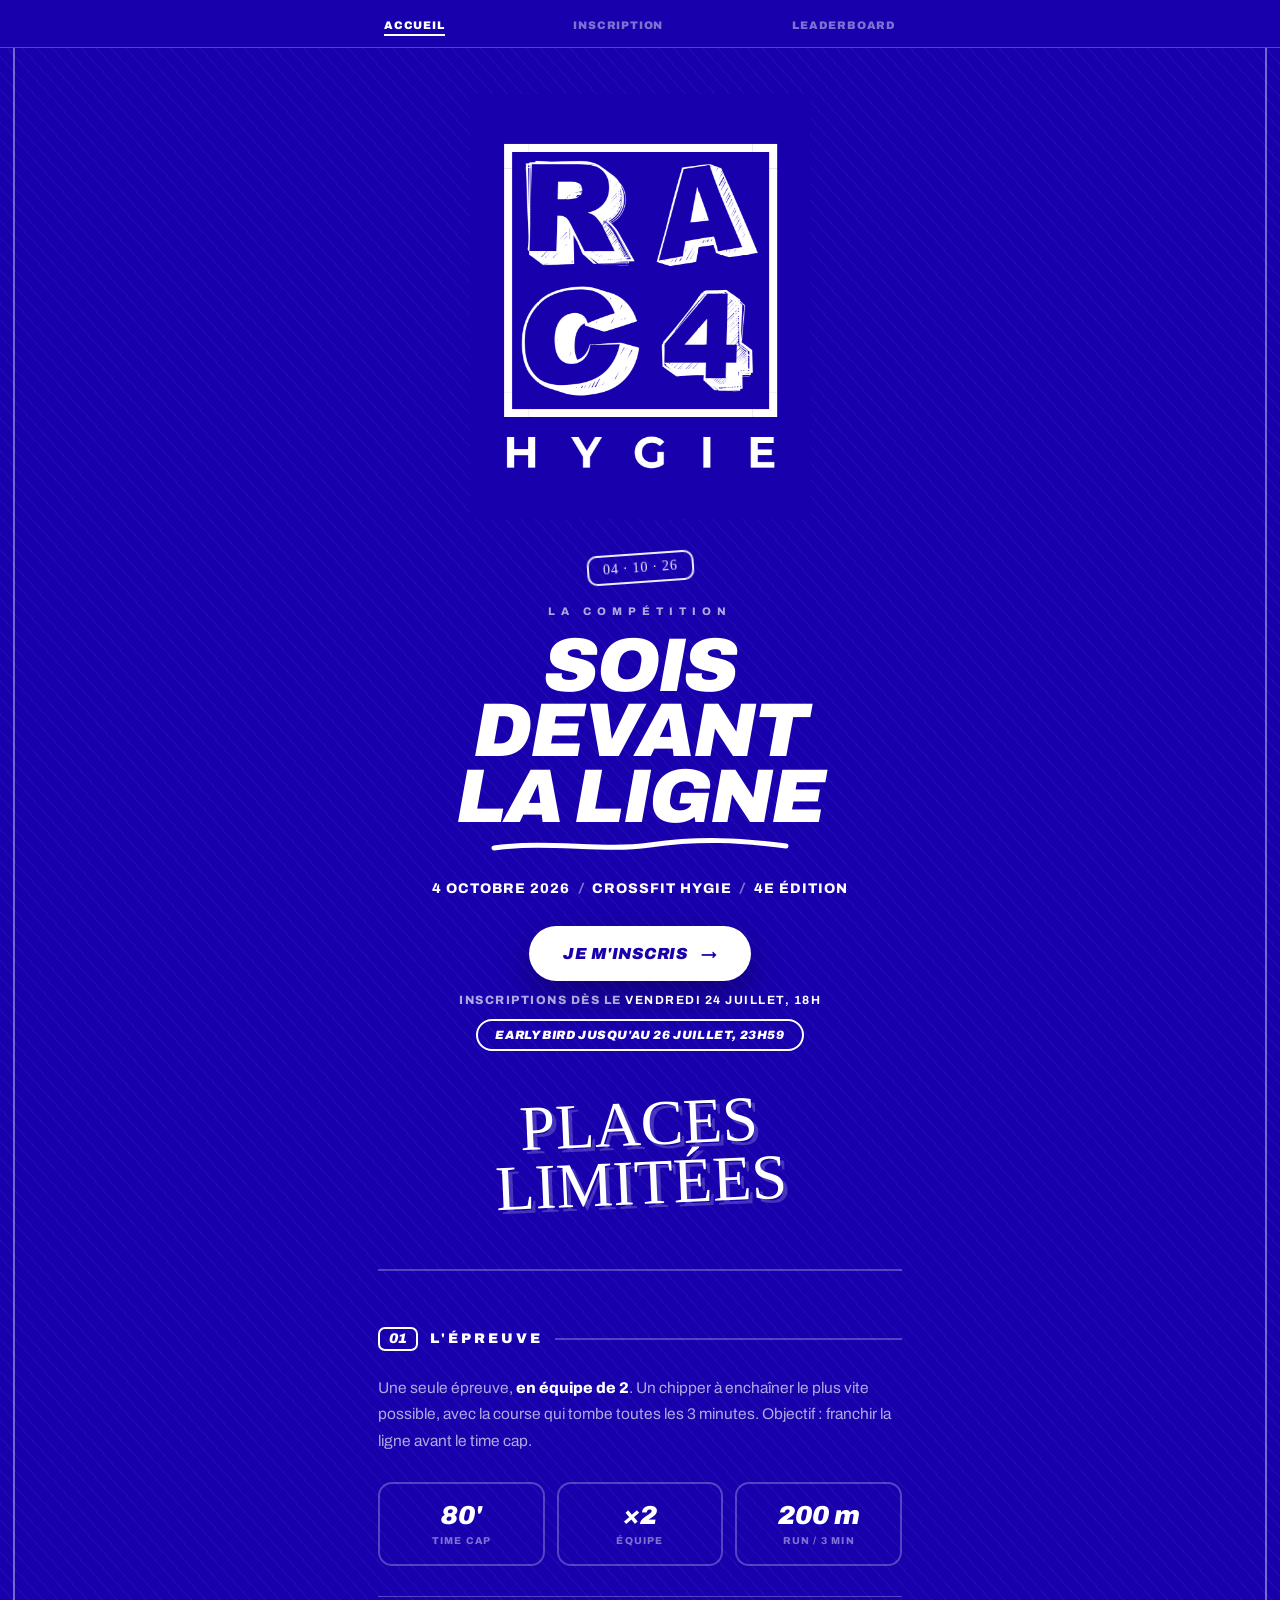
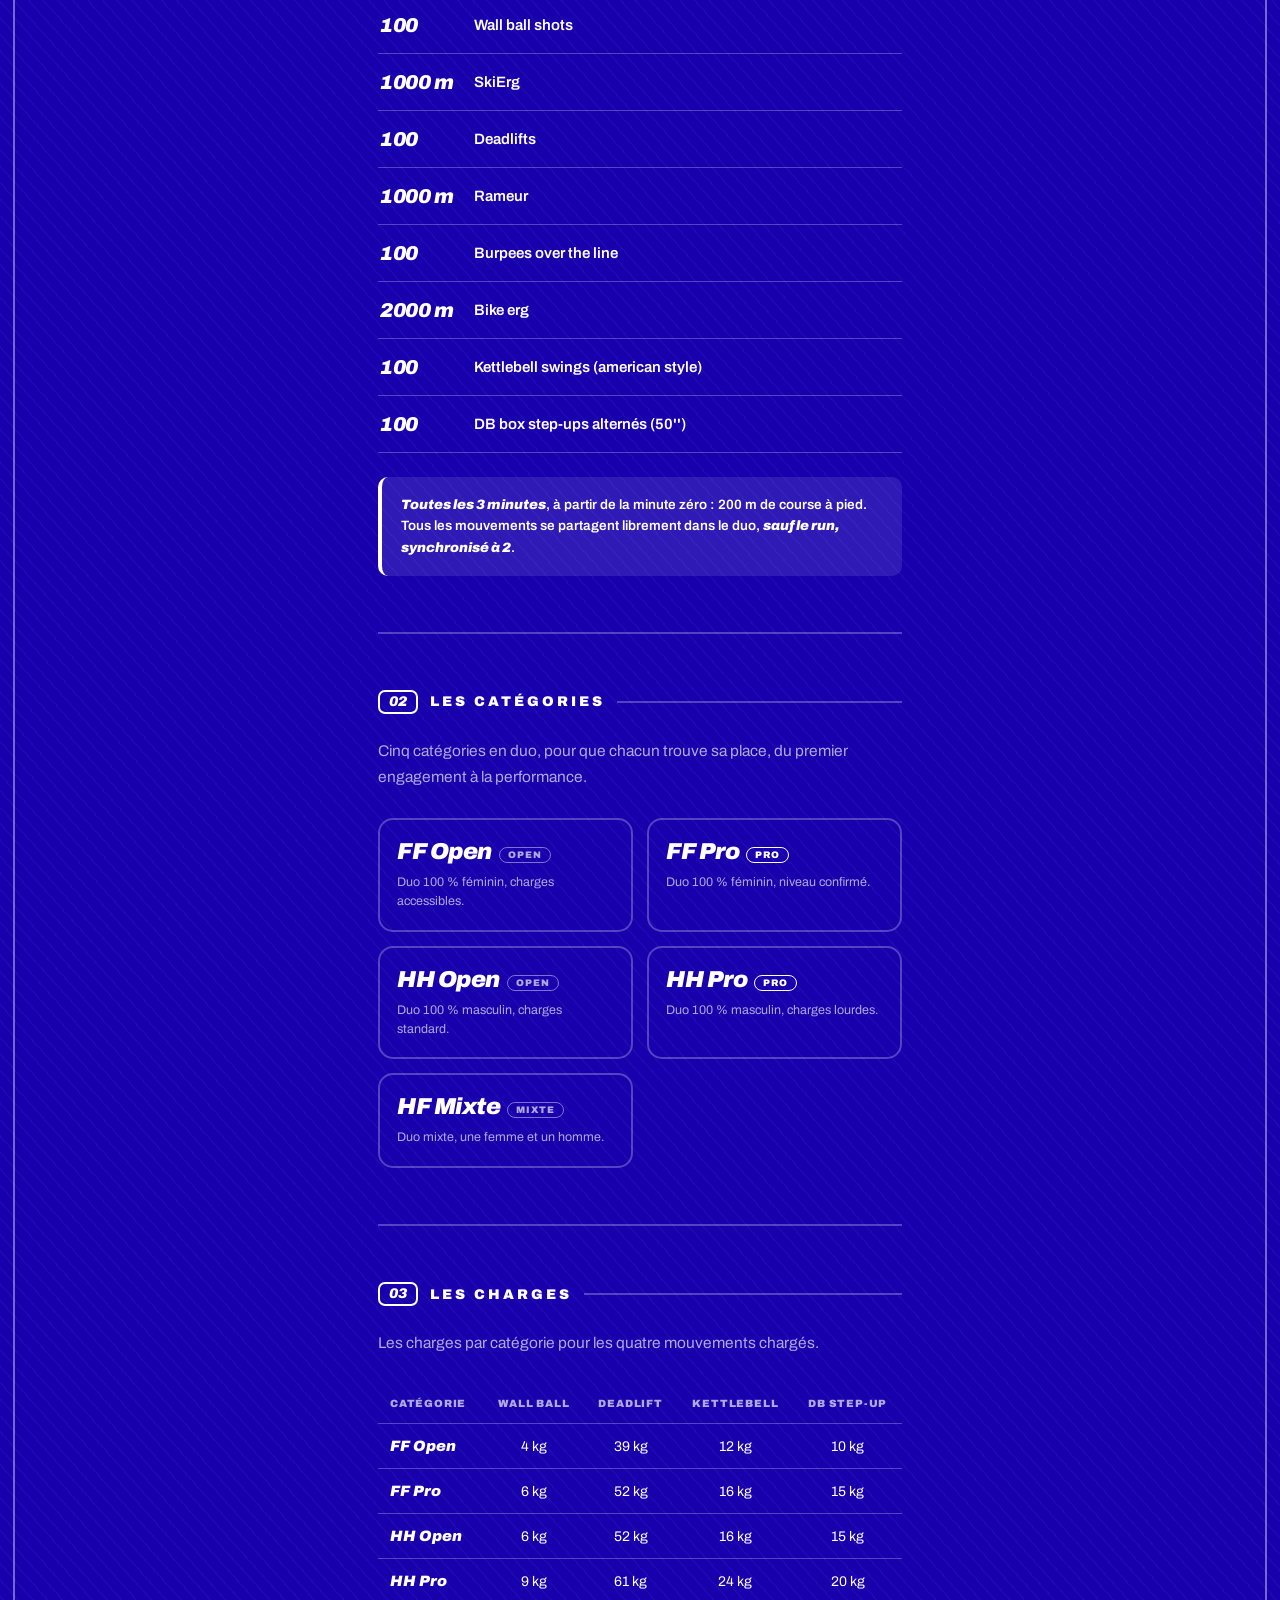
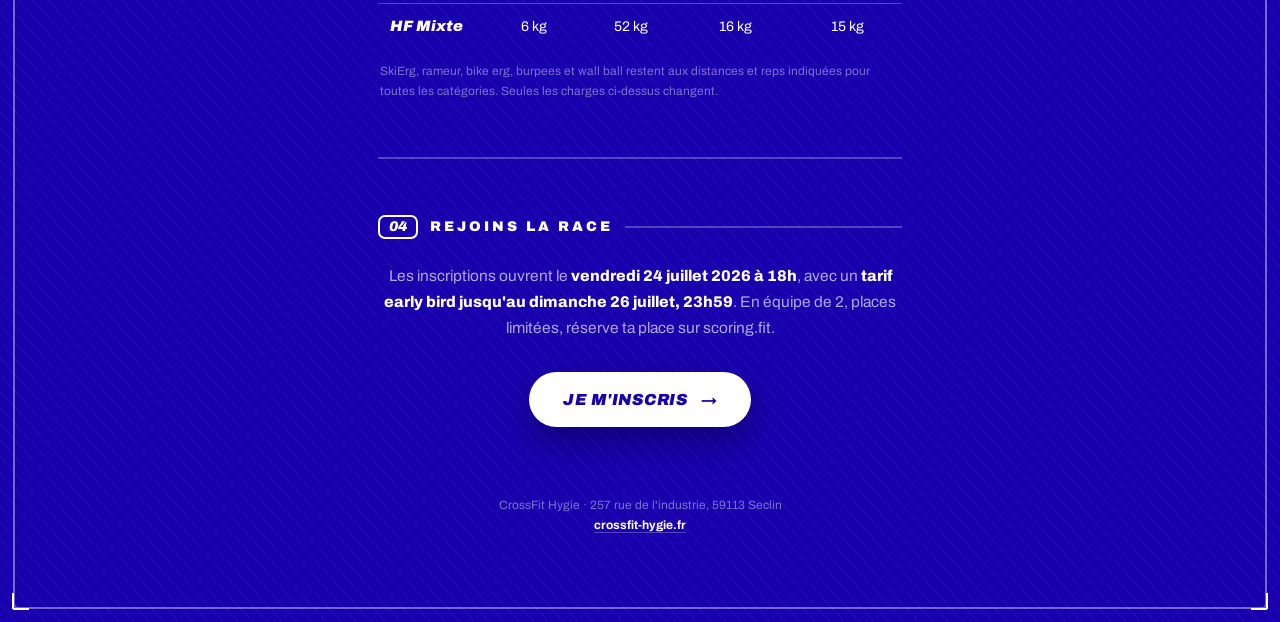
==== index.html @ cef8f57c "Site Hygie Race 4 (landing) pour hygierace.fr Co-Authored-By: Claude Opus 4.8 <noreply@anthropic.com" ====
<!DOCTYPE html>
<html lang="fr">
<head>
<meta charset="utf-8">
<meta name="viewport" content="width=device-width, initial-scale=1.0">
<title>Hygie Race 4 · 4 octobre 2026 · CrossFit Hygie</title>
<meta property="og:title" content="Hygie Race 4 · 4 octobre 2026">
<meta property="og:description" content="La Hygie Race revient pour sa 4e édition. En équipe de 2, 5 catégories. Accès anticipé à partir du 23 juillet : laisse tes coordonnées pour t'inscrire en avant-première.">
<meta property="og:image" content="https://crossfithygie-collab.github.io/Hygieborne/race4-logo.png">
<meta name="theme-color" content="#1800AD">
<link rel="preconnect" href="https://fonts.googleapis.com">
<link href="https://fonts.googleapis.com/css2?family=Archivo:ital,wght@0,400;0,600;0,700;0,800;0,900;1,800;1,900&family=Permanent+Marker&display=swap" rel="stylesheet">
<link rel="stylesheet" href="race4.css?v=4">
</head>
<body>
<div class="frame"><i class="tl"></i><i class="tr"></i><i class="bl"></i><i class="br"></i></div>

<nav class="nav">
  <ul>
    <li><a href="index.html" class="active">Accueil</a></li>
    <li><a href="#" class="js-insc">Inscription</a></li>
    <li><a href="race4-leaderboard.html">Leaderboard</a></li>
  </ul>
</nav>

<div class="wrap">
  <div class="logo-wrap anim" style="animation-delay:.05s"><img class="logo" src="race4-logo.png" alt="RAC4 · CrossFit Hygie"></div>

  <div class="hero">
    <span class="stamp">04 · 10 · 26</span>
    <p class="kicker anim" style="animation-delay:.16s">La compétition</p>
    <h1 class="anim" style="animation-delay:.26s">Sois devant<br>la ligne</h1>
    <svg class="scribble" viewBox="0 0 300 16" preserveAspectRatio="none" aria-hidden="true">
      <path d="M4 11 C 60 3, 110 15, 160 8 S 250 3, 296 9"/>
    </svg>
    <p class="meta anim" style="animation-delay:.46s">4 octobre 2026<span class="slash">/</span>CrossFit Hygie<span class="slash">/</span>4e édition</p>
    <div class="cta-wrap anim" style="animation-delay:.58s"><a class="cta js-insc" href="#">Je m'inscris <span class="arrow">→</span></a></div>
    <p class="presale anim" style="animation-delay:.68s">Inscriptions dès le <b>vendredi 24 juillet, 18h</b></p>
    <p class="anim" style="animation-delay:.74s;margin:12px 0 0"><span style="display:inline-block;border:2px solid #fff;border-radius:999px;padding:7px 17px;font-weight:900;font-style:italic;font-size:12px;letter-spacing:.6px;text-transform:uppercase;color:#fff">Early bird jusqu'au 26 juillet, 23h59</span></p>
    <p class="limit">Places limitées</p>
  </div>

  <hr class="sep">

  <!-- L'épreuve -->
  <section class="reveal" id="epreuve">
    <div class="sec"><span class="num">01</span><span class="lbl">L'épreuve</span></div>
    <p class="intro">Une seule épreuve, <strong>en équipe de 2</strong>. Un chipper à enchaîner le plus vite possible, avec la course qui tombe toutes les 3 minutes. Objectif : franchir la ligne avant le time cap.</p>
    <div class="stats">
      <div class="stat"><b>80'</b><span>Time cap</span></div>
      <div class="stat"><b>×2</b><span>Équipe</span></div>
      <div class="stat"><b>200 m</b><span>Run / 3 min</span></div>
    </div>
    <ul class="wod">
      <li><span class="rep">100</span><span class="mv">Wall ball shots</span></li>
      <li><span class="rep">1000 m</span><span class="mv">SkiErg</span></li>
      <li><span class="rep">100</span><span class="mv">Deadlifts</span></li>
      <li><span class="rep">1000 m</span><span class="mv">Rameur</span></li>
      <li><span class="rep">100</span><span class="mv">Burpees over the line</span></li>
      <li><span class="rep">2000 m</span><span class="mv">Bike erg</span></li>
      <li><span class="rep">100</span><span class="mv">Kettlebell swings (american style)</span></li>
      <li><span class="rep">100</span><span class="mv">DB box step-ups alternés (50'')</span></li>
    </ul>
    <div class="callout">
      <b>Toutes les 3 minutes</b>, à partir de la minute zéro : 200 m de course à pied.<br>
      Tous les mouvements se partagent librement dans le duo, <b>sauf le run, synchronisé à 2</b>.
    </div>
  </section>

  <hr class="sep">

  <!-- Catégories -->
  <section class="reveal" id="categories">
    <div class="sec"><span class="num">02</span><span class="lbl">Les catégories</span></div>
    <p class="intro">Cinq catégories en duo, pour que chacun trouve sa place, du premier engagement à la performance.</p>
    <div class="cats">
      <div class="cat"><span class="code">FF Open</span><span class="tag">Open</span><p class="desc">Duo 100&nbsp;% féminin, charges accessibles.</p></div>
      <div class="cat"><span class="code">FF Pro</span><span class="tag pro">Pro</span><p class="desc">Duo 100&nbsp;% féminin, niveau confirmé.</p></div>
      <div class="cat"><span class="code">HH Open</span><span class="tag">Open</span><p class="desc">Duo 100&nbsp;% masculin, charges standard.</p></div>
      <div class="cat"><span class="code">HH Pro</span><span class="tag pro">Pro</span><p class="desc">Duo 100&nbsp;% masculin, charges lourdes.</p></div>
      <div class="cat"><span class="code">HF Mixte</span><span class="tag">Mixte</span><p class="desc">Duo mixte, une femme et un homme.</p></div>
    </div>
  </section>

  <hr class="sep">

  <!-- Charges -->
  <section class="reveal" id="charges">
    <div class="sec"><span class="num">03</span><span class="lbl">Les charges</span></div>
    <p class="intro">Les charges par catégorie pour les quatre mouvements chargés.</p>
    <div class="tablewrap">
      <table>
        <thead>
          <tr><th>Catégorie</th><th>Wall ball</th><th>Deadlift</th><th>Kettlebell</th><th>DB step-up</th></tr>
        </thead>
        <tbody>
          <tr><td class="c">FF Open</td><td>4 kg</td><td>39 kg</td><td>12 kg</td><td>10 kg</td></tr>
          <tr><td class="c">FF Pro</td><td>6 kg</td><td>52 kg</td><td>16 kg</td><td>15 kg</td></tr>
          <tr><td class="c">HH Open</td><td>6 kg</td><td>52 kg</td><td>16 kg</td><td>15 kg</td></tr>
          <tr><td class="c">HH Pro</td><td>9 kg</td><td>61 kg</td><td>24 kg</td><td>20 kg</td></tr>
          <tr><td class="c">HF Mixte</td><td>6 kg</td><td>52 kg</td><td>16 kg</td><td>15 kg</td></tr>
        </tbody>
      </table>
    </div>
    <p class="tnote">SkiErg, rameur, bike erg, burpees et wall ball restent aux distances et reps indiquées pour toutes les catégories. Seules les charges ci-dessus changent.</p>
  </section>

  <hr class="sep">

  <!-- Appel à l'action final -->
  <section class="reveal" style="text-align:center">
    <div class="sec"><span class="num">04</span><span class="lbl">Rejoins la Race</span></div>
    <p class="intro">Les inscriptions ouvrent le <strong>vendredi 24 juillet 2026 à 18h</strong>, avec un <strong>tarif early bird jusqu'au dimanche 26 juillet, 23h59</strong>. En équipe de 2, places limitées, réserve ta place sur scoring.fit.</p>
    <div class="cta-wrap"><a class="cta js-insc" href="#">Je m'inscris <span class="arrow">→</span></a></div>
  </section>

  <div class="foot">CrossFit Hygie · 257 rue de l'industrie, 59113 Seclin<br><a href="https://crossfit-hygie.fr">crossfit-hygie.fr</a></div>
</div>

<script src="race4.js?v=2"></script>
<script>
  // Inscription & leaderboard = scoring.fit. Colle le lien de l'événement ici quand il est prêt.
  var SCORING_URL = "https://scoring.fit/3363";   // page d'inscription Hygie Race 4 (scoring.fit)
  (function(){
    function toast(m){
      var t=document.createElement('div');
      t.textContent=m;
      t.style.cssText='position:fixed;left:50%;bottom:26px;transform:translateX(-50%);background:#fff;color:#1800AD;font-family:Archivo,sans-serif;font-weight:800;font-size:14px;padding:14px 20px;border-radius:12px;box-shadow:0 12px 34px rgba(0,0,0,.35);z-index:99;max-width:88%;text-align:center;line-height:1.4';
      document.body.appendChild(t);
      setTimeout(function(){ t.style.transition='opacity .4s'; t.style.opacity='0'; setTimeout(function(){ t.remove(); },400); },3200);
    }
    var links=document.querySelectorAll('.js-insc');
    for(var i=0;i<links.length;i++){ (function(a){
      if(SCORING_URL.indexOf('http')===0){ a.href=SCORING_URL; a.target='_blank'; a.rel='noopener'; }
      else { a.href='#'; a.addEventListener('click',function(e){ e.preventDefault(); toast("Les inscriptions ouvrent très bientôt sur scoring.fit. Reviens vite !"); }); }
    })(links[i]); }
  })();
</script>
</body>
</html>
---- race4.css ----
/* Hygie Race 4 — feuille de style partagée (Accueil / Accès anticipé / Leaderboard) */
:root{
  --blue:#1800AD; --white:#fff;
  --soft:rgba(255,255,255,.66); --soft2:rgba(255,255,255,.44); --hair:rgba(255,255,255,.26);
  --fill:rgba(255,255,255,.07);
}
*{box-sizing:border-box;}
html,body{margin:0;background:var(--blue);}
body{font-family:'Archivo',Helvetica,Arial,sans-serif;color:var(--white);-webkit-font-smoothing:antialiased;
  position:relative;min-height:100vh;background-color:var(--blue);
  background-image:repeating-linear-gradient(48deg,rgba(255,255,255,.035) 0 1.5px,transparent 1.5px 11px);}

/* Cadre à repères — non flottant */
.frame{position:absolute;top:13px;left:13px;right:13px;bottom:13px;border:2px solid rgba(255,255,255,.4);border-radius:5px;pointer-events:none;z-index:8;}
.frame i{position:absolute;width:16px;height:16px;}
.frame i::before,.frame i::after{content:'';position:absolute;background:#fff;}
.frame i::before{width:16px;height:2px;top:-1px;} .frame i::after{height:16px;width:2px;left:-1px;}
.frame .tl{top:-2px;left:-2px;} .frame .tr{top:-2px;right:-2px;transform:scaleX(-1);}
.frame .bl{bottom:-2px;left:-2px;transform:scaleY(-1);} .frame .br{bottom:-2px;right:-2px;transform:scale(-1);}

/* Menu de navigation entre pages (collant) */
.nav{position:sticky;top:0;z-index:20;background:var(--blue);border-bottom:1.5px solid var(--hair);}
.nav ul{display:flex;justify-content:space-between;align-items:center;max-width:560px;margin:0 auto;padding:15px 24px;list-style:none;}
.nav a{font-weight:900;font-size:11px;letter-spacing:.8px;text-transform:uppercase;color:var(--soft2);text-decoration:none;transition:color .15s;white-space:nowrap;}
.nav a:hover,.nav a.active{color:#fff;}
.nav a.active{border-bottom:2px solid #fff;padding-bottom:3px;}

.wrap{max-width:580px;margin:0 auto;padding:40px 28px 80px;position:relative;z-index:2;}

/* Hero */
.logo-wrap{margin:6px auto 34px;text-align:center;}
.logo{display:block;width:340px;max-width:88%;margin:0 auto;}
.hero{text-align:center;}
.stamp{display:inline-block;font-family:'Permanent Marker',cursive;font-size:14px;letter-spacing:1px;color:#fff;
  border:2px solid #fff;border-radius:10px;padding:5px 14px;transform:rotate(-4deg);margin:0 0 22px;opacity:.92;}
.kicker{margin:0 0 16px;font-weight:800;font-size:11px;letter-spacing:6px;color:var(--soft);text-transform:uppercase;}
h1{margin:0;font-weight:900;font-style:italic;font-size:clamp(46px,14vw,76px);line-height:.86;text-transform:uppercase;letter-spacing:-2px;}
.scribble{display:block;width:min(300px,78%);height:16px;margin:8px auto 0;overflow:visible;}
.scribble path{fill:none;stroke:#fff;stroke-width:5;stroke-linecap:round;}
.meta{display:flex;justify-content:center;align-items:center;white-space:nowrap;flex-wrap:wrap;margin:28px 0 0;
  font-weight:800;font-size:clamp(11px,3.1vw,14px);letter-spacing:1px;text-transform:uppercase;}
.meta .slash{color:var(--soft2);margin:0 .6em;font-style:italic;font-weight:900;}
.cta{display:inline-block;background:#fff;color:var(--blue);border-radius:999px;padding:19px 34px;
  font-weight:900;font-style:italic;font-size:16px;text-transform:uppercase;letter-spacing:.5px;text-decoration:none;
  box-shadow:0 14px 34px rgba(0,0,0,.30);transition:transform .12s,box-shadow .12s;border:0;cursor:pointer;font-family:'Archivo';}
.cta:hover{transform:translateY(-2px);box-shadow:0 18px 40px rgba(0,0,0,.36);}
.cta .arrow{margin-left:9px;font-style:normal;font-weight:800;display:inline-block;}
.cta-wrap{margin:30px 0 12px;text-align:center;}
.presale{margin:0;font-size:12px;font-weight:800;letter-spacing:1.5px;text-transform:uppercase;color:var(--soft);text-align:center;}
.presale b{color:#fff;}
.limit{margin:44px 0 18px;text-align:center;font-family:'Permanent Marker',cursive;font-size:clamp(38px,12.5vw,64px);line-height:.92;
  text-transform:uppercase;color:#fff;transform:rotate(-2.5deg);text-shadow:4px 4px 0 rgba(255,255,255,.20);}

hr.sep{border:0;border-top:2px solid var(--hair);margin:56px 0;}

.sec{display:flex;align-items:center;gap:12px;margin:0 0 24px;}
.sec .num{font-style:italic;font-weight:900;font-size:14px;border:2px solid #fff;border-radius:7px;padding:3px 9px;line-height:1;}
.sec .lbl{font-weight:900;font-size:14px;letter-spacing:3px;text-transform:uppercase;}
.sec::after{content:'';flex:1;height:2px;background:var(--hair);}
.intro{margin:0 0 28px;font-size:15.5px;line-height:1.7;color:var(--soft);}
.intro strong{color:#fff;font-weight:800;}

.stats{display:flex;gap:12px;margin:0 0 30px;}
.stat{flex:1;border:2px solid var(--hair);border-radius:14px;padding:18px 8px;text-align:center;}
.stat b{display:block;font-weight:900;font-style:italic;font-size:clamp(20px,6vw,26px);line-height:1;}
.stat span{display:block;margin-top:7px;font-size:10px;font-weight:800;letter-spacing:1.2px;text-transform:uppercase;color:var(--soft2);}

.wod{list-style:none;padding:0;margin:0;}
.wod li{display:flex;align-items:center;gap:16px;padding:17px 2px;border-bottom:1.5px solid var(--hair);}
.wod li:first-child{border-top:1.5px solid var(--hair);}
.wod .rep{font-weight:900;font-style:italic;font-size:20px;min-width:78px;letter-spacing:-.5px;}
.wod .mv{font-weight:600;font-size:15px;line-height:1.35;}
.callout{border-left:4px solid #fff;background:rgba(255,255,255,.10);border-radius:10px;padding:17px 19px;margin:24px 0 0;
  font-size:13.5px;font-weight:600;line-height:1.6;}
.callout b{font-weight:900;font-style:italic;}

.cats{display:grid;grid-template-columns:1fr 1fr;gap:14px;}
@media(max-width:430px){.cats{grid-template-columns:1fr;}}
.cat{border:2px solid var(--hair);border-radius:15px;padding:19px 17px;transition:transform .15s,border-color .15s,background .15s;}
.cat:hover{transform:translateY(-3px);border-color:#fff;background:var(--fill);}
.cat .code{font-weight:900;font-style:italic;font-size:23px;letter-spacing:-.5px;}
.cat .tag{display:inline-block;margin-left:7px;font-size:9.5px;font-weight:900;letter-spacing:1px;text-transform:uppercase;
  border:1.5px solid var(--soft2);border-radius:999px;padding:2px 8px;vertical-align:middle;color:var(--soft);}
.cat .tag.pro{border-color:#fff;color:#fff;}
.cat .desc{margin:9px 0 0;font-size:12.5px;line-height:1.5;color:var(--soft);}

.tablewrap{overflow-x:auto;-webkit-overflow-scrolling:touch;margin:2px 0 0;border-radius:12px;}
table{border-collapse:collapse;width:100%;min-width:472px;}
th,td{padding:14px 12px;text-align:center;border-bottom:1.5px solid var(--hair);font-size:14px;white-space:nowrap;}
th{font-weight:900;text-transform:uppercase;letter-spacing:.8px;font-size:10.5px;color:var(--soft);}
th:first-child,td:first-child{text-align:left;}
td.c{font-weight:900;font-style:italic;font-size:15px;}
tbody tr:last-child td{border-bottom:0;}
.tnote{margin:14px 2px 0;font-size:12px;color:var(--soft2);line-height:1.6;}

input[type=text],input[type=email],input[type=tel]{width:100%;border:1.6px solid var(--hair);border-radius:12px;padding:16px;
  font:inherit;font-size:15px;font-weight:600;color:#fff;background:var(--fill);transition:border-color .15s,background .15s;}
input::placeholder{font-weight:500;color:rgba(255,255,255,.5);}
input:focus{outline:none;border-color:#fff;background:rgba(255,255,255,.15);}
input:-webkit-autofill{-webkit-text-fill-color:#fff;transition:background-color 9999s;}
.field{margin:0 0 12px;}
.grid2{display:grid;grid-template-columns:1fr 1fr;gap:12px;}
@media(max-width:430px){.grid2{grid-template-columns:1fr;}}

.btn{display:block;text-align:center;width:100%;border:0;background:#fff;color:var(--blue);border-radius:999px;padding:20px 24px;
  margin-top:18px;font-family:'Archivo';font-weight:900;font-style:italic;font-size:16px;line-height:1.15;text-transform:uppercase;
  letter-spacing:.5px;cursor:pointer;box-shadow:0 14px 34px rgba(0,0,0,.30);transition:transform .12s,box-shadow .12s;}
.btn:hover{transform:translateY(-2px);box-shadow:0 18px 40px rgba(0,0,0,.36);}
.btn:disabled{opacity:.55;box-shadow:none;cursor:default;transform:none;}
.btn .arrow{margin-left:8px;font-style:normal;font-weight:800;display:inline-block;}
.note{margin:18px 4px 0;font-size:12px;color:var(--soft2);line-height:1.7;text-align:center;}

.banner{display:none;border-left:4px solid #fff;background:rgba(255,255,255,.12);color:#fff;border-radius:10px;
  padding:15px 17px;font-size:13.5px;font-weight:700;line-height:1.5;margin:8px 0 4px;}
.banner.show{display:block;}

.hide{display:none;}
.thanks{text-align:center;padding:14px 0;}
.thanks h1{font-size:clamp(44px,13vw,64px);margin:0 0 16px;}
.thanks .sub{margin:0 auto 28px;max-width:430px;font-size:15.5px;line-height:1.6;color:var(--soft);}
.recap{border:2px solid var(--hair);border-radius:14px;padding:22px;margin:0 0 8px;font-size:14.5px;line-height:1.9;text-align:center;}
.recap .big{display:block;font-weight:900;font-style:italic;font-size:19px;text-transform:uppercase;letter-spacing:.3px;margin-bottom:6px;}

/* Bloc « bientôt » (leaderboard) */
.soon{text-align:center;padding:30px 0 10px;}
.soon .badge{display:inline-block;font-family:'Permanent Marker',cursive;font-size:15px;letter-spacing:1px;color:#fff;
  border:2px solid #fff;border-radius:12px;padding:7px 18px;transform:rotate(-3deg);margin:0 0 26px;}
.soon h1{font-size:clamp(40px,12vw,60px);margin:0 0 18px;}
.soon p{margin:0 auto;max-width:420px;font-size:15.5px;line-height:1.7;color:var(--soft);}

.foot{text-align:center;padding:56px 22px 6px;font-size:12px;line-height:1.7;color:var(--soft2);}
.foot a{color:#fff;text-decoration:none;font-weight:700;border-bottom:1.5px solid var(--hair);}

/* Sélecteur de division + champs inscription */
.divisions{display:grid;grid-template-columns:1fr 1fr;gap:11px;margin:0 0 6px;}
.divopt{position:relative;display:block;border:2px solid var(--hair);border-radius:14px;padding:16px 15px;cursor:pointer;transition:border-color .15s,background .15s,transform .12s;}
.divopt input{position:absolute;opacity:0;width:0;height:0;}
.divopt .dn{display:block;font-weight:900;font-style:italic;font-size:18px;letter-spacing:-.3px;}
.divopt .dp{display:block;margin-top:5px;font-size:12px;font-weight:700;color:var(--soft);letter-spacing:.3px;}
.divopt:hover{border-color:var(--soft);}
.divopt.on{border-color:#fff;background:var(--fill);}
.divopt:has(input:checked){border-color:#fff;background:var(--fill);}
select{width:100%;border:1.6px solid var(--hair);border-radius:12px;padding:16px;font:inherit;font-size:15px;font-weight:600;color:#fff;
  background-color:var(--fill);appearance:none;-webkit-appearance:none;
  background-image:url("data:image/svg+xml;utf8,<svg xmlns='http://www.w3.org/2000/svg' width='12' height='8' viewBox='0 0 12 8'><path d='M1 1l5 5 5-5' stroke='white' stroke-width='2' fill='none' stroke-linecap='round'/></svg>");
  background-repeat:no-repeat;background-position:right 16px center;}
select:focus{outline:none;border-color:#fff;}
select:invalid{color:rgba(255,255,255,.5);}
select option{color:#111;background:#fff;}
input[type=date]{width:100%;border:1.6px solid var(--hair);border-radius:12px;padding:16px;font:inherit;font-size:15px;font-weight:600;
  color:#fff;background:var(--fill);color-scheme:dark;transition:border-color .15s,background .15s;}
input[type=date]:focus{outline:none;border-color:#fff;background:rgba(255,255,255,.15);}
.athlete{border:2px solid var(--hair);border-radius:16px;padding:18px 16px;margin:0 0 14px;}
.athlete .ah{font-weight:900;font-style:italic;font-size:15px;text-transform:uppercase;letter-spacing:1px;margin:0 0 14px;color:#fff;}
.rules{border:2px solid var(--hair);border-radius:14px;padding:18px;margin:6px 0 4px;}
.rules.err{border-color:#fff;background:rgba(255,255,255,.10);}
.rules label{display:flex;gap:14px;cursor:pointer;align-items:flex-start;}
.rules input{width:22px;height:22px;flex:none;margin:1px 0 0;accent-color:#fff;cursor:pointer;}
.rules .txt{font-size:13px;line-height:1.55;color:var(--soft);}
.rules .txt a{color:#fff;font-weight:700;}
.price-tag{text-align:center;margin:4px 0 0;font-weight:900;font-style:italic;font-size:15px;letter-spacing:.5px;}

/* ══ Animations (coupées si prefers-reduced-motion) ══ */
@media (prefers-reduced-motion: no-preference){
  body{animation:drift 26s linear infinite;}
  @keyframes drift{from{background-position:0 0;}to{background-position:190px 0;}}
  .anim{opacity:0;transform:translateY(20px);animation:rise .8s cubic-bezier(.18,.7,.2,1) forwards;}
  @keyframes rise{to{opacity:1;transform:none;}}
  .logo{animation:float 5.5s ease-in-out .9s infinite;}
  @keyframes float{0%,100%{transform:translateY(0);}50%{transform:translateY(-7px);}}
  .stamp{animation:wob 3.4s ease-in-out infinite;}
  @keyframes wob{0%,100%{transform:rotate(-4deg);}50%{transform:rotate(-1.5deg);}}
  .limit{animation:limitpulse 2.6s ease-in-out infinite;}
  @keyframes limitpulse{0%,100%{transform:rotate(-2.5deg) scale(1);}50%{transform:rotate(-2.5deg) scale(1.05);}}
  .scribble path{stroke-dasharray:330;stroke-dashoffset:330;animation:draw 1s ease .95s forwards;}
  @keyframes draw{to{stroke-dashoffset:0;}}
  .cta .arrow,.btn .arrow{animation:nudge 1.5s ease-in-out infinite;}
  @keyframes nudge{0%,100%{transform:translateX(0);}50%{transform:translateX(5px);}}
  body.js-anim .reveal{opacity:0;transform:translateY(28px);transition:opacity .6s ease,transform .65s cubic-bezier(.18,.7,.2,1);}
  body.js-anim .reveal.in{opacity:1;transform:none;}
  body.js-anim .reveal .wod li{opacity:0;transform:translateX(-12px);transition:opacity .5s ease,transform .5s ease;}
  body.js-anim .reveal.in .wod li{opacity:1;transform:none;}
  body.js-anim .reveal.in .wod li:nth-child(1){transition-delay:.05s;}
  body.js-anim .reveal.in .wod li:nth-child(2){transition-delay:.11s;}
  body.js-anim .reveal.in .wod li:nth-child(3){transition-delay:.17s;}
  body.js-anim .reveal.in .wod li:nth-child(4){transition-delay:.23s;}
  body.js-anim .reveal.in .wod li:nth-child(5){transition-delay:.29s;}
  body.js-anim .reveal.in .wod li:nth-child(6){transition-delay:.35s;}
  body.js-anim .reveal.in .wod li:nth-child(7){transition-delay:.41s;}
  body.js-anim .reveal.in .wod li:nth-child(8){transition-delay:.47s;}
  body.js-anim .reveal .cat{opacity:0;transform:translateY(16px);transition:opacity .5s ease,transform .5s ease;}
  body.js-anim .reveal.in .cat{opacity:1;transform:none;}
  body.js-anim .reveal.in .cat:nth-child(2){transition-delay:.07s;}
  body.js-anim .reveal.in .cat:nth-child(3){transition-delay:.14s;}
  body.js-anim .reveal.in .cat:nth-child(4){transition-delay:.21s;}
  body.js-anim .reveal.in .cat:nth-child(5){transition-delay:.28s;}
}
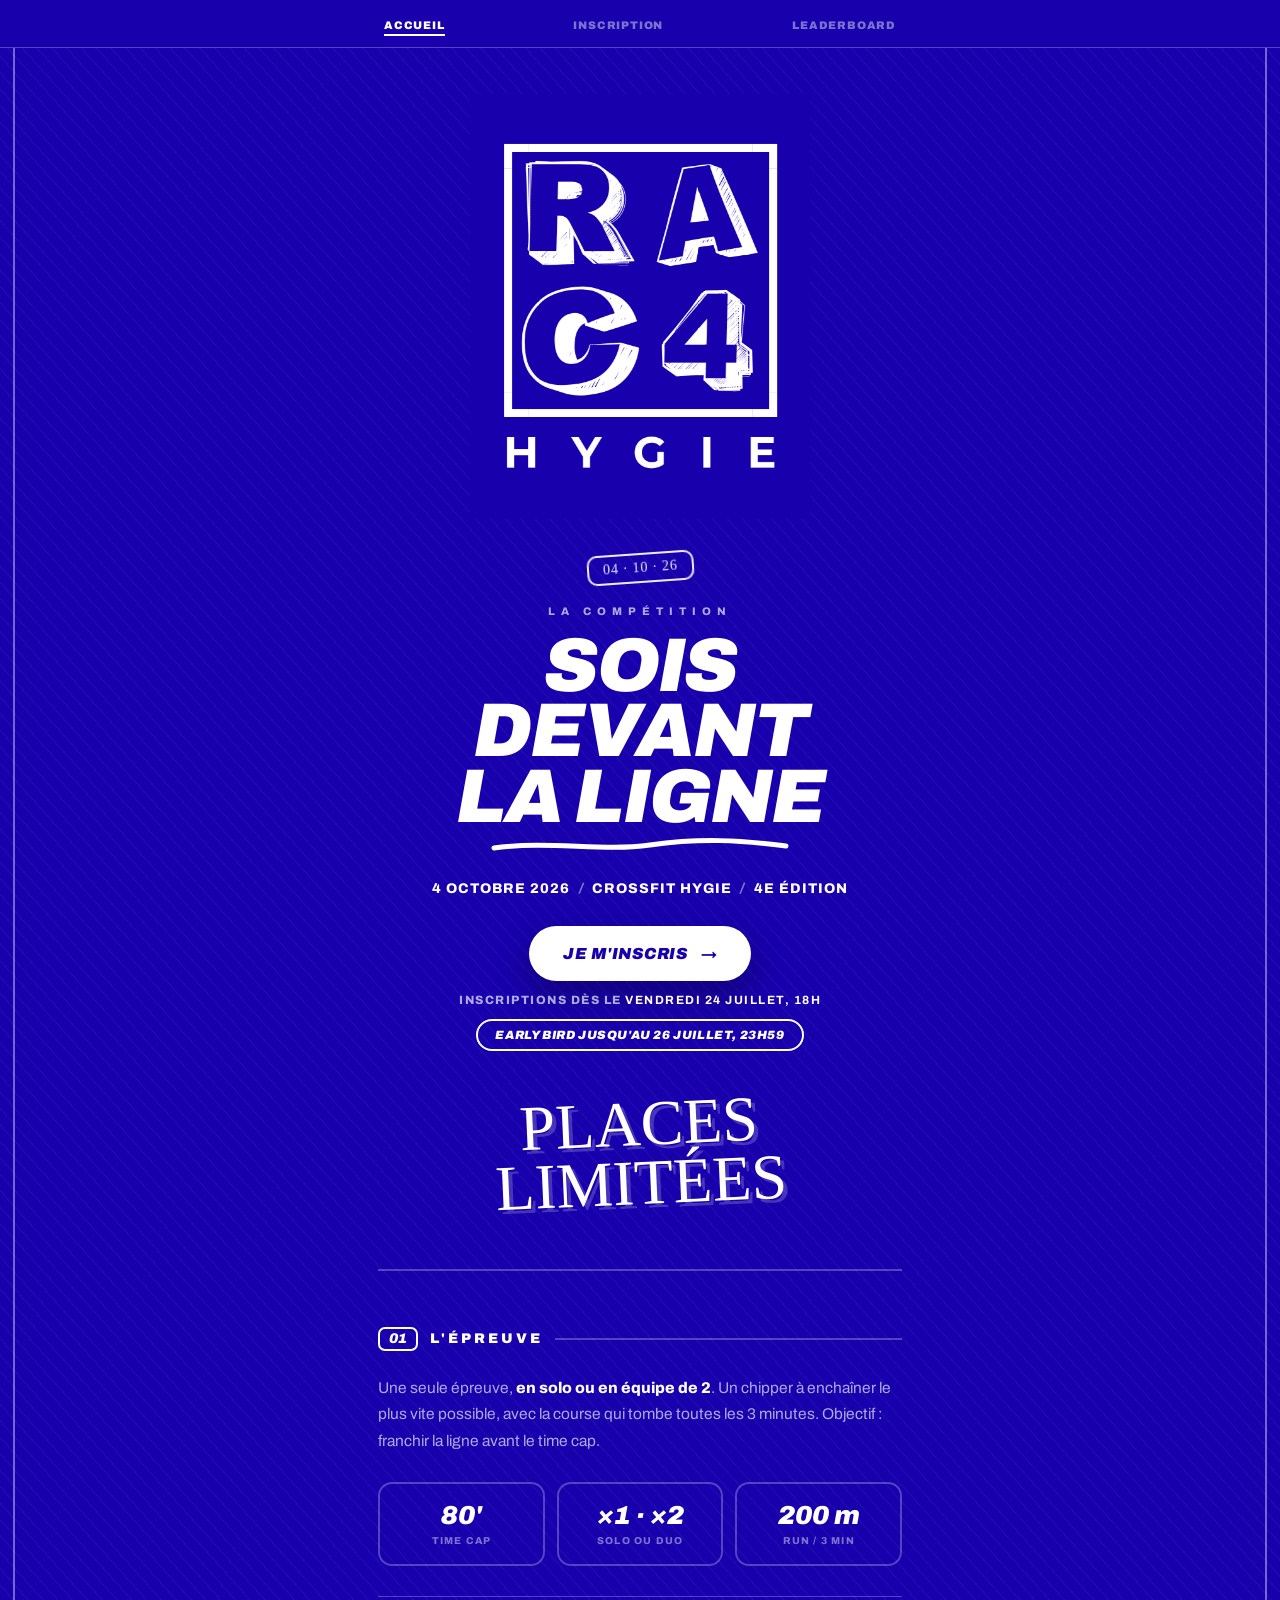
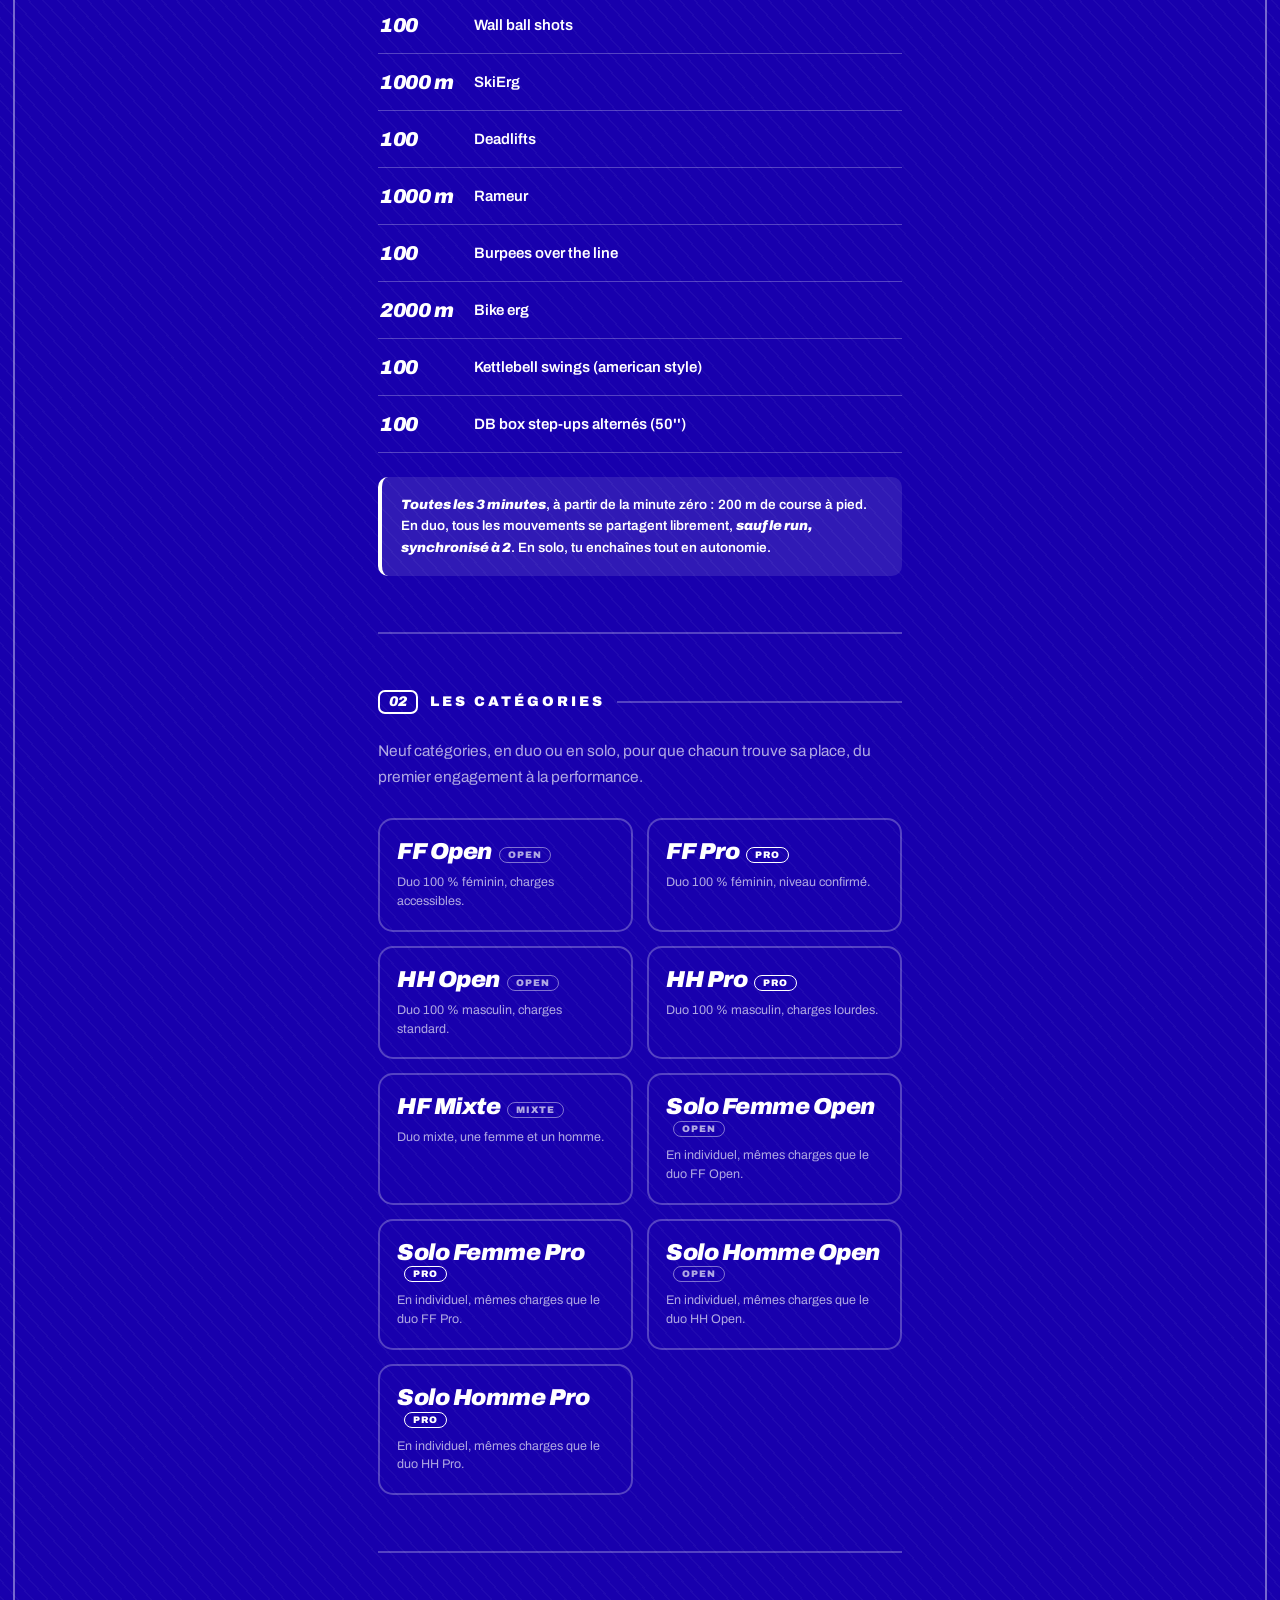
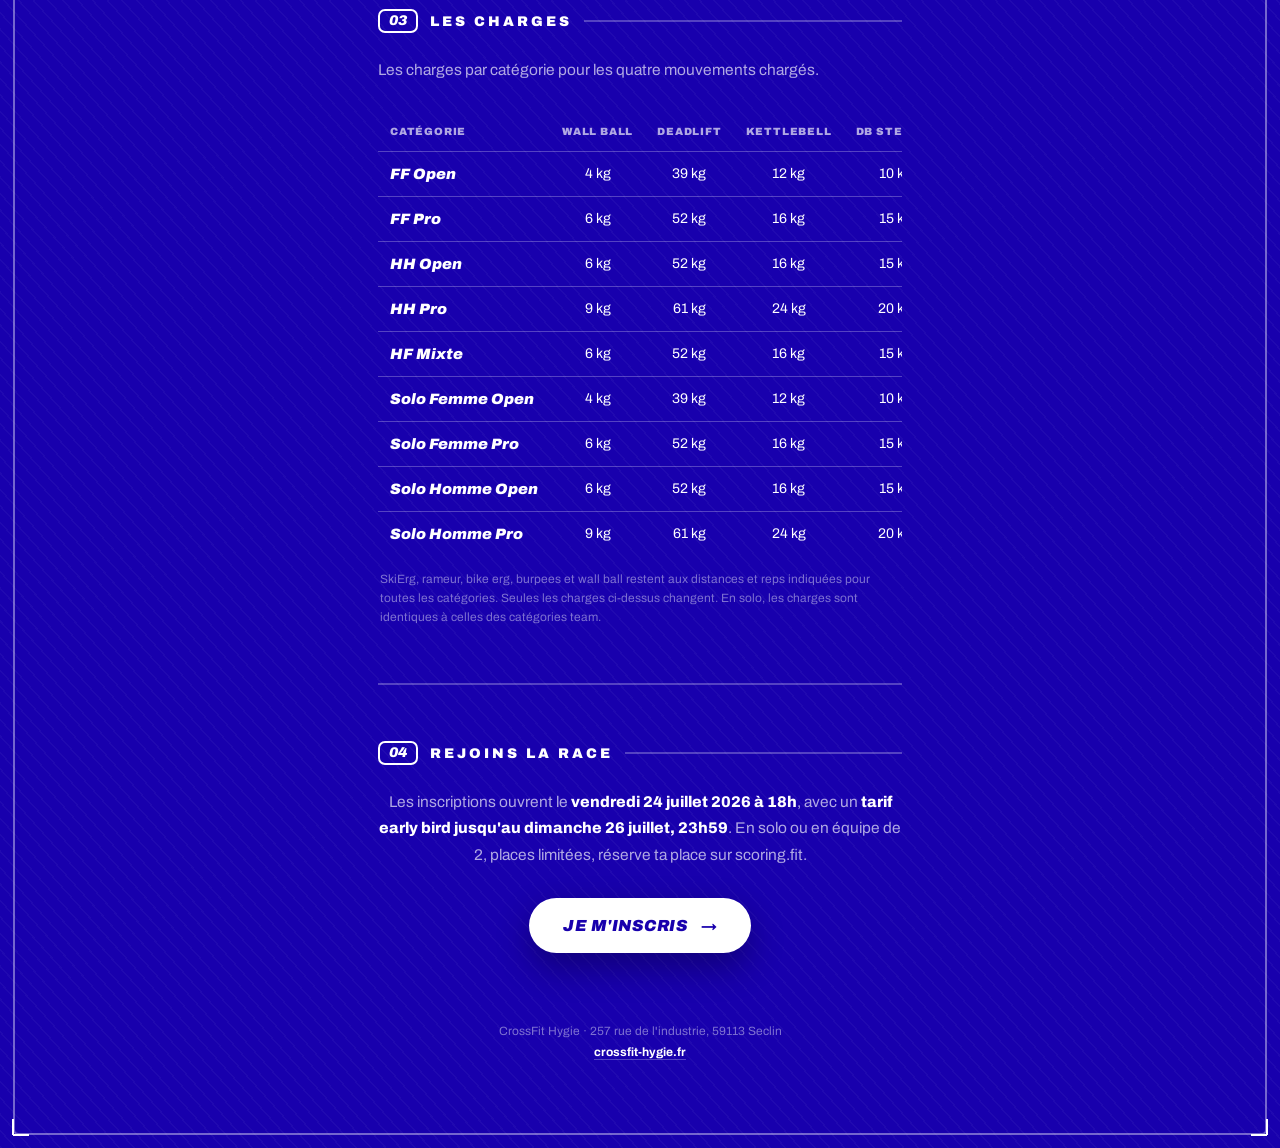
==== commit 01f163eb: "Ajoute les 4 catégories solo (Femme/Homme × Open/Pro), charges identiques aux duos Co-Authored-By: C" ====
--- a/index.html
+++ b/index.html
@@ -5,7 +5,7 @@
 <meta name="viewport" content="width=device-width, initial-scale=1.0">
 <title>Hygie Race 4 · 4 octobre 2026 · CrossFit Hygie</title>
 <meta property="og:title" content="Hygie Race 4 · 4 octobre 2026">
-<meta property="og:description" content="La Hygie Race revient pour sa 4e édition. En équipe de 2, 5 catégories. Accès anticipé à partir du 23 juillet : laisse tes coordonnées pour t'inscrire en avant-première.">
+<meta property="og:description" content="La Hygie Race revient pour sa 4e édition. En solo ou en équipe de 2, 9 catégories. Accès anticipé à partir du 23 juillet : laisse tes coordonnées pour t'inscrire en avant-première.">
 <meta property="og:image" content="https://crossfithygie-collab.github.io/Hygieborne/race4-logo.png">
 <meta name="theme-color" content="#1800AD">
 <link rel="preconnect" href="https://fonts.googleapis.com">
@@ -45,10 +45,10 @@
   <!-- L'épreuve -->
   <section class="reveal" id="epreuve">
     <div class="sec"><span class="num">01</span><span class="lbl">L'épreuve</span></div>
-    <p class="intro">Une seule épreuve, <strong>en équipe de 2</strong>. Un chipper à enchaîner le plus vite possible, avec la course qui tombe toutes les 3 minutes. Objectif : franchir la ligne avant le time cap.</p>
+    <p class="intro">Une seule épreuve, <strong>en solo ou en équipe de 2</strong>. Un chipper à enchaîner le plus vite possible, avec la course qui tombe toutes les 3 minutes. Objectif : franchir la ligne avant le time cap.</p>
     <div class="stats">
       <div class="stat"><b>80'</b><span>Time cap</span></div>
-      <div class="stat"><b>×2</b><span>Équipe</span></div>
+      <div class="stat"><b>×1 · ×2</b><span>Solo ou duo</span></div>
       <div class="stat"><b>200 m</b><span>Run / 3 min</span></div>
     </div>
     <ul class="wod">
@@ -63,7 +63,7 @@
     </ul>
     <div class="callout">
       <b>Toutes les 3 minutes</b>, à partir de la minute zéro : 200 m de course à pied.<br>
-      Tous les mouvements se partagent librement dans le duo, <b>sauf le run, synchronisé à 2</b>.
+      En duo, tous les mouvements se partagent librement, <b>sauf le run, synchronisé à 2</b>. En solo, tu enchaînes tout en autonomie.
     </div>
   </section>
 
@@ -72,13 +72,17 @@
   <!-- Catégories -->
   <section class="reveal" id="categories">
     <div class="sec"><span class="num">02</span><span class="lbl">Les catégories</span></div>
-    <p class="intro">Cinq catégories en duo, pour que chacun trouve sa place, du premier engagement à la performance.</p>
+    <p class="intro">Neuf catégories, en duo ou en solo, pour que chacun trouve sa place, du premier engagement à la performance.</p>
     <div class="cats">
       <div class="cat"><span class="code">FF Open</span><span class="tag">Open</span><p class="desc">Duo 100&nbsp;% féminin, charges accessibles.</p></div>
       <div class="cat"><span class="code">FF Pro</span><span class="tag pro">Pro</span><p class="desc">Duo 100&nbsp;% féminin, niveau confirmé.</p></div>
       <div class="cat"><span class="code">HH Open</span><span class="tag">Open</span><p class="desc">Duo 100&nbsp;% masculin, charges standard.</p></div>
       <div class="cat"><span class="code">HH Pro</span><span class="tag pro">Pro</span><p class="desc">Duo 100&nbsp;% masculin, charges lourdes.</p></div>
       <div class="cat"><span class="code">HF Mixte</span><span class="tag">Mixte</span><p class="desc">Duo mixte, une femme et un homme.</p></div>
+      <div class="cat"><span class="code">Solo Femme Open</span><span class="tag">Open</span><p class="desc">En individuel, mêmes charges que le duo FF Open.</p></div>
+      <div class="cat"><span class="code">Solo Femme Pro</span><span class="tag pro">Pro</span><p class="desc">En individuel, mêmes charges que le duo FF Pro.</p></div>
+      <div class="cat"><span class="code">Solo Homme Open</span><span class="tag">Open</span><p class="desc">En individuel, mêmes charges que le duo HH Open.</p></div>
+      <div class="cat"><span class="code">Solo Homme Pro</span><span class="tag pro">Pro</span><p class="desc">En individuel, mêmes charges que le duo HH Pro.</p></div>
     </div>
   </section>
 
@@ -99,10 +103,14 @@
           <tr><td class="c">HH Open</td><td>6 kg</td><td>52 kg</td><td>16 kg</td><td>15 kg</td></tr>
           <tr><td class="c">HH Pro</td><td>9 kg</td><td>61 kg</td><td>24 kg</td><td>20 kg</td></tr>
           <tr><td class="c">HF Mixte</td><td>6 kg</td><td>52 kg</td><td>16 kg</td><td>15 kg</td></tr>
+          <tr><td class="c">Solo Femme Open</td><td>4 kg</td><td>39 kg</td><td>12 kg</td><td>10 kg</td></tr>
+          <tr><td class="c">Solo Femme Pro</td><td>6 kg</td><td>52 kg</td><td>16 kg</td><td>15 kg</td></tr>
+          <tr><td class="c">Solo Homme Open</td><td>6 kg</td><td>52 kg</td><td>16 kg</td><td>15 kg</td></tr>
+          <tr><td class="c">Solo Homme Pro</td><td>9 kg</td><td>61 kg</td><td>24 kg</td><td>20 kg</td></tr>
         </tbody>
       </table>
     </div>
-    <p class="tnote">SkiErg, rameur, bike erg, burpees et wall ball restent aux distances et reps indiquées pour toutes les catégories. Seules les charges ci-dessus changent.</p>
+    <p class="tnote">SkiErg, rameur, bike erg, burpees et wall ball restent aux distances et reps indiquées pour toutes les catégories. Seules les charges ci-dessus changent. En solo, les charges sont identiques à celles des catégories team.</p>
   </section>
 
   <hr class="sep">
@@ -110,7 +118,7 @@
   <!-- Appel à l'action final -->
   <section class="reveal" style="text-align:center">
     <div class="sec"><span class="num">04</span><span class="lbl">Rejoins la Race</span></div>
-    <p class="intro">Les inscriptions ouvrent le <strong>vendredi 24 juillet 2026 à 18h</strong>, avec un <strong>tarif early bird jusqu'au dimanche 26 juillet, 23h59</strong>. En équipe de 2, places limitées, réserve ta place sur scoring.fit.</p>
+    <p class="intro">Les inscriptions ouvrent le <strong>vendredi 24 juillet 2026 à 18h</strong>, avec un <strong>tarif early bird jusqu'au dimanche 26 juillet, 23h59</strong>. En solo ou en équipe de 2, places limitées, réserve ta place sur scoring.fit.</p>
     <div class="cta-wrap"><a class="cta js-insc" href="#">Je m'inscris <span class="arrow">→</span></a></div>
   </section>
 
@@ -120,7 +128,7 @@
 <script src="race4.js?v=2"></script>
 <script>
   // Inscription & leaderboard = scoring.fit. Colle le lien de l'événement ici quand il est prêt.
-  var SCORING_URL = "https://scoring.fit/3363";   // page d'inscription Hygie Race 4 (scoring.fit)
+  var SCORING_URL = "https://scoring.fit/3363/registration";   // page d'inscription Hygie Race 4 (scoring.fit)
   (function(){
     function toast(m){
       var t=document.createElement('div');
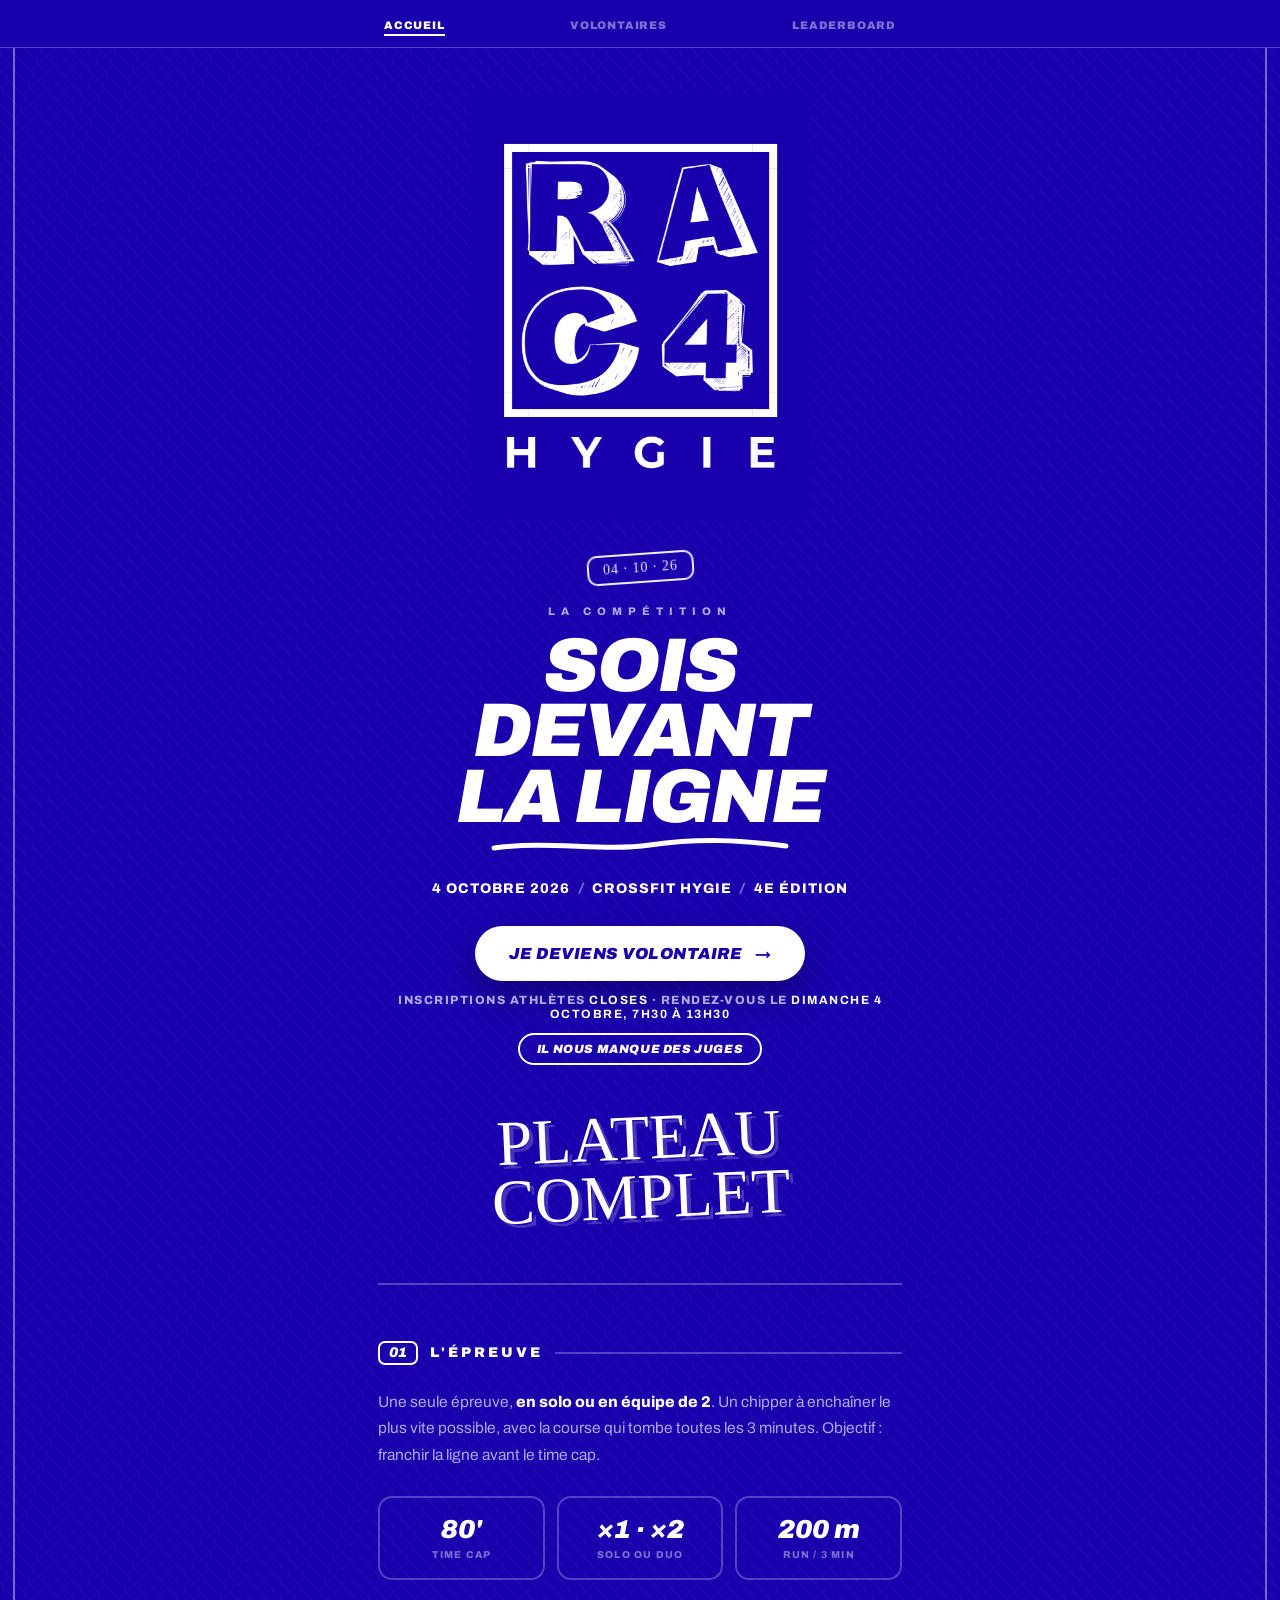
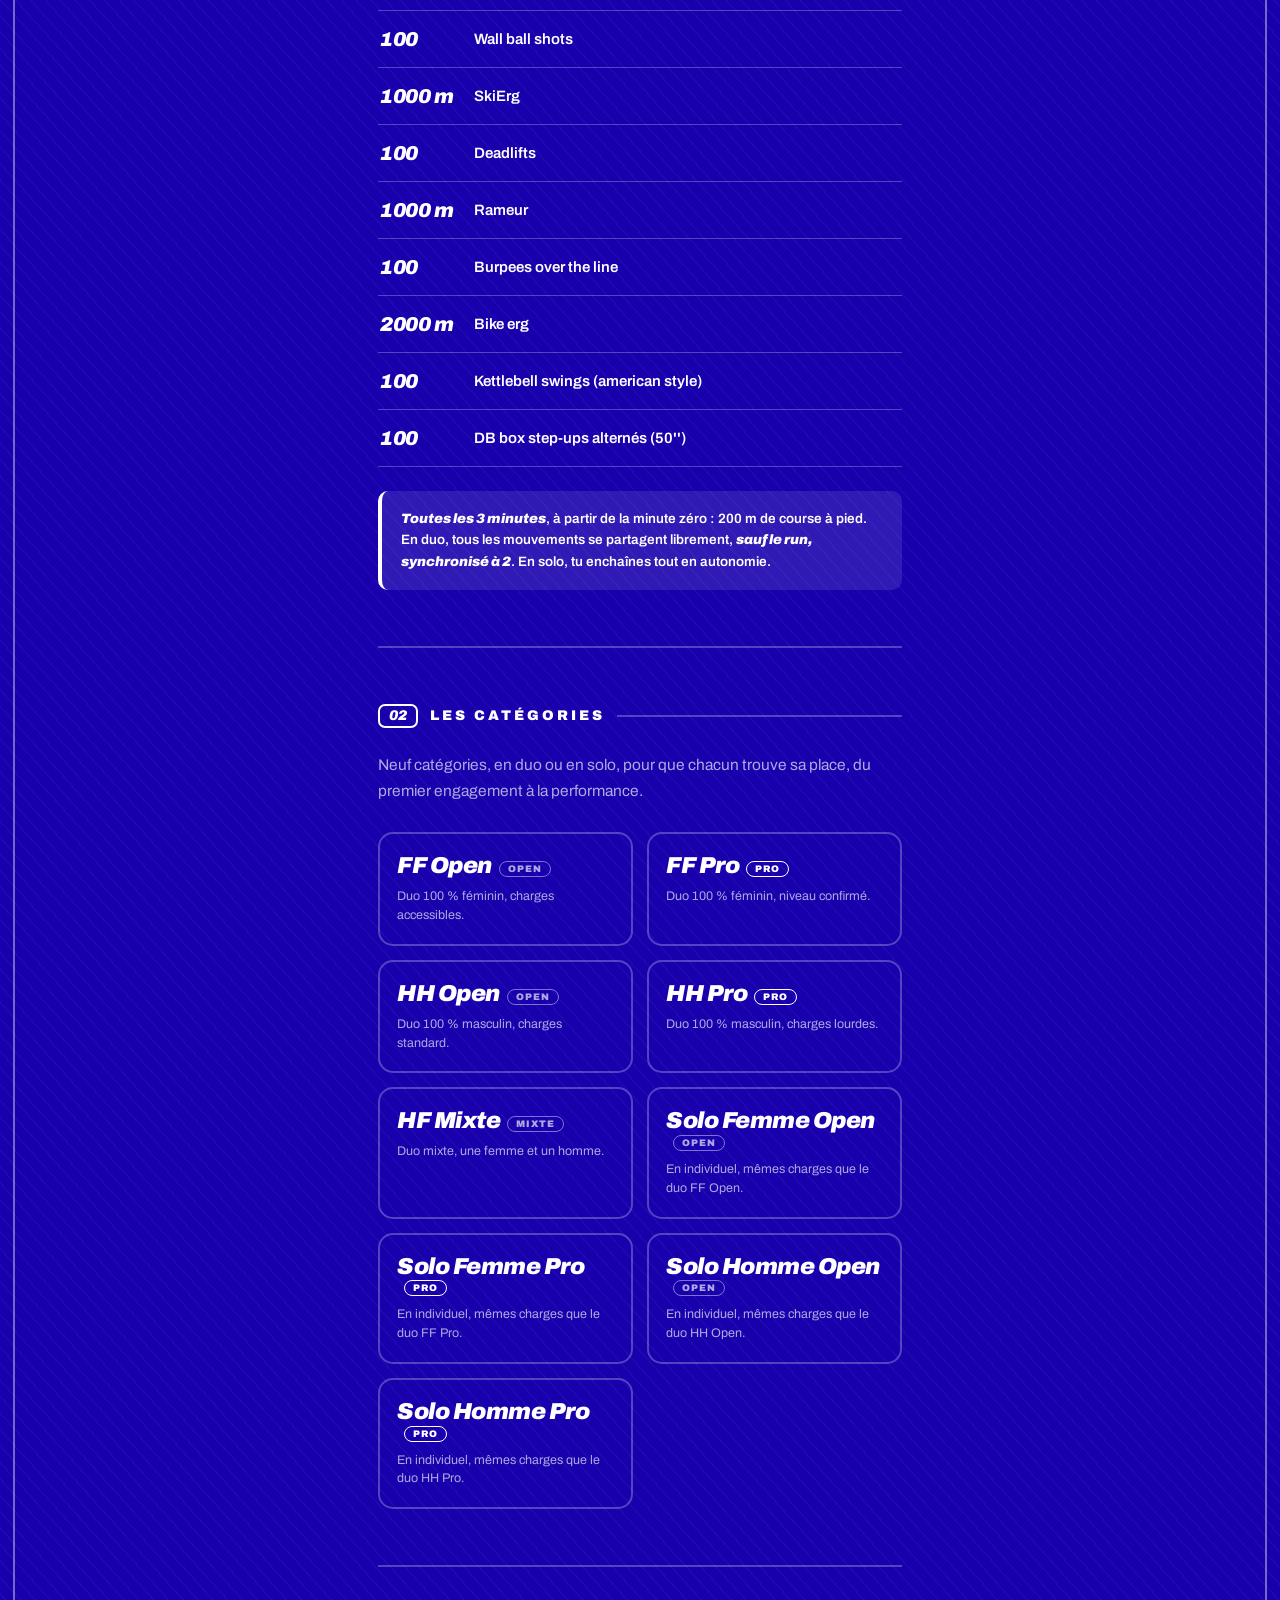
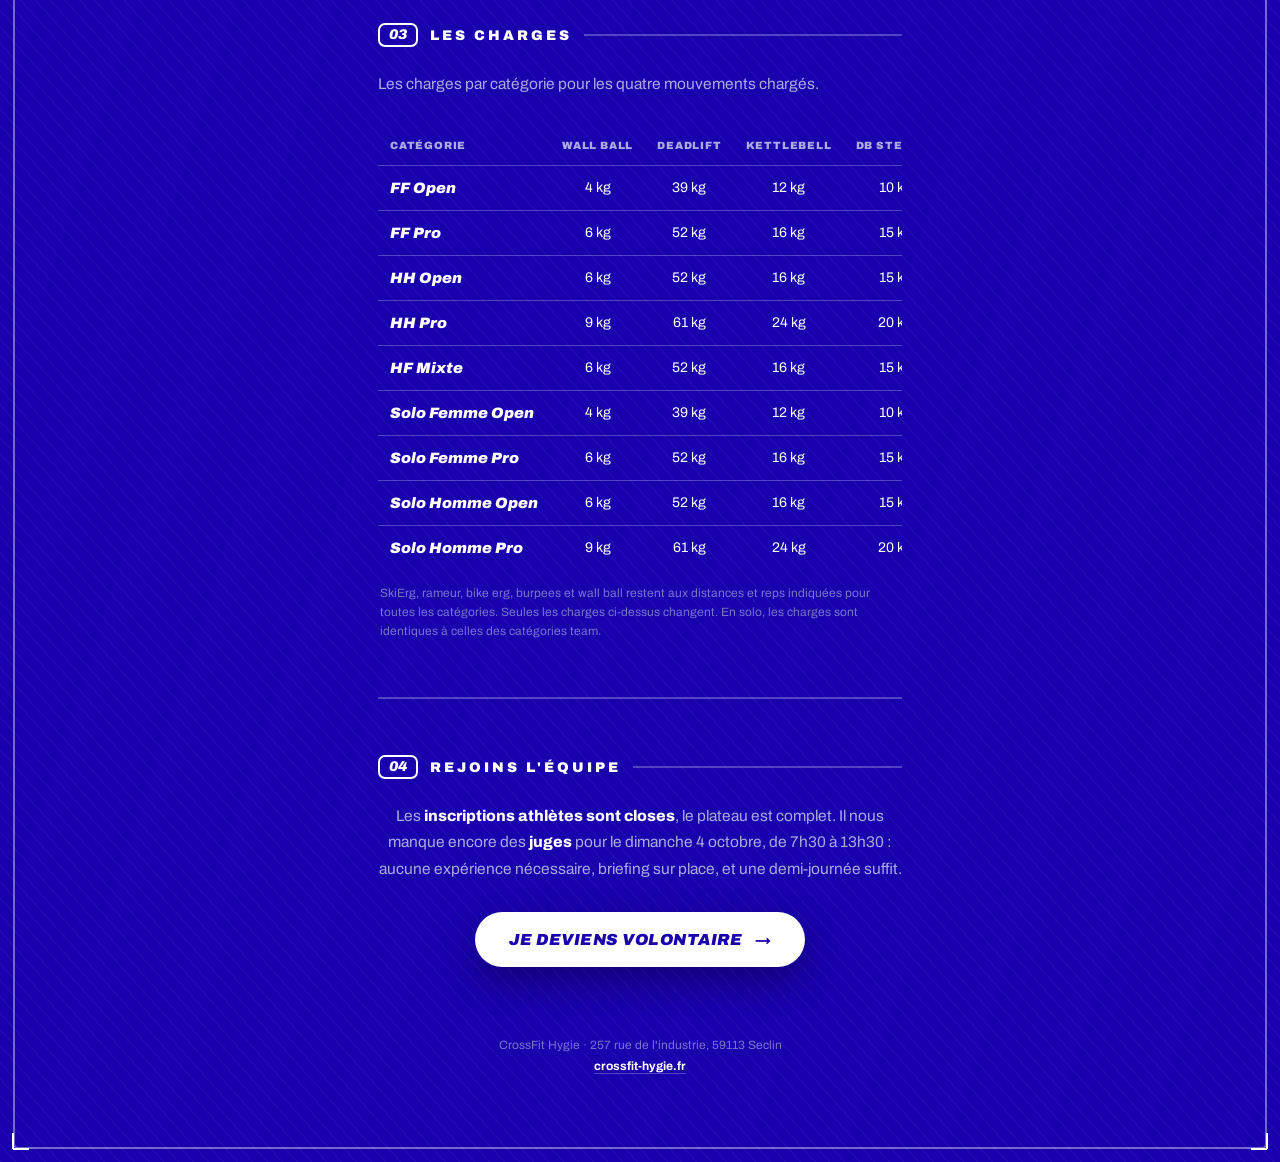
==== commit 2287c915: "Site Race : inscriptions athlètes closes, appel aux volontaires Co-Authored-By: Claude Opus 5 <norep" ====
--- a/index.html
+++ b/index.html
@@ -18,7 +18,7 @@
 <nav class="nav">
   <ul>
     <li><a href="index.html" class="active">Accueil</a></li>
-    <li><a href="#" class="js-insc">Inscription</a></li>
+    <li><a href="https://scoring.fit/3363/staff/registration" target="_blank" rel="noopener">Volontaires</a></li>
     <li><a href="race4-leaderboard.html">Leaderboard</a></li>
   </ul>
 </nav>
@@ -34,10 +34,10 @@
       <path d="M4 11 C 60 3, 110 15, 160 8 S 250 3, 296 9"/>
     </svg>
     <p class="meta anim" style="animation-delay:.46s">4 octobre 2026<span class="slash">/</span>CrossFit Hygie<span class="slash">/</span>4e édition</p>
-    <div class="cta-wrap anim" style="animation-delay:.58s"><a class="cta js-insc" href="#">Je m'inscris <span class="arrow">→</span></a></div>
-    <p class="presale anim" style="animation-delay:.68s">Inscriptions dès le <b>vendredi 24 juillet, 18h</b></p>
-    <p class="anim" style="animation-delay:.74s;margin:12px 0 0"><span style="display:inline-block;border:2px solid #fff;border-radius:999px;padding:7px 17px;font-weight:900;font-style:italic;font-size:12px;letter-spacing:.6px;text-transform:uppercase;color:#fff">Early bird jusqu'au 26 juillet, 23h59</span></p>
-    <p class="limit">Places limitées</p>
+    <div class="cta-wrap anim" style="animation-delay:.58s"><a class="cta" href="https://scoring.fit/3363/staff/registration" target="_blank" rel="noopener">Je deviens volontaire <span class="arrow">→</span></a></div>
+    <p class="presale anim" style="animation-delay:.68s">Inscriptions athlètes <b>closes</b> · rendez-vous le <b>dimanche 4 octobre, 7h30 à 13h30</b></p>
+    <p class="anim" style="animation-delay:.74s;margin:12px 0 0"><span style="display:inline-block;border:2px solid #fff;border-radius:999px;padding:7px 17px;font-weight:900;font-style:italic;font-size:12px;letter-spacing:.6px;text-transform:uppercase;color:#fff">Il nous manque des juges</span></p>
+    <p class="limit">Plateau complet</p>
   </div>
 
   <hr class="sep">
@@ -117,9 +117,9 @@
 
   <!-- Appel à l'action final -->
   <section class="reveal" style="text-align:center">
-    <div class="sec"><span class="num">04</span><span class="lbl">Rejoins la Race</span></div>
-    <p class="intro">Les inscriptions ouvrent le <strong>vendredi 24 juillet 2026 à 18h</strong>, avec un <strong>tarif early bird jusqu'au dimanche 26 juillet, 23h59</strong>. En solo ou en équipe de 2, places limitées, réserve ta place sur scoring.fit.</p>
-    <div class="cta-wrap"><a class="cta js-insc" href="#">Je m'inscris <span class="arrow">→</span></a></div>
+    <div class="sec"><span class="num">04</span><span class="lbl">Rejoins l'équipe</span></div>
+    <p class="intro">Les <strong>inscriptions athlètes sont closes</strong>, le plateau est complet. Il nous manque encore des <strong>juges</strong> pour le dimanche 4 octobre, de 7h30 à 13h30 : aucune expérience nécessaire, briefing sur place, et une demi-journée suffit.</p>
+    <div class="cta-wrap"><a class="cta" href="https://scoring.fit/3363/staff/registration" target="_blank" rel="noopener">Je deviens volontaire <span class="arrow">→</span></a></div>
   </section>
 
   <div class="foot">CrossFit Hygie · 257 rue de l'industrie, 59113 Seclin<br><a href="https://crossfit-hygie.fr">crossfit-hygie.fr</a></div>
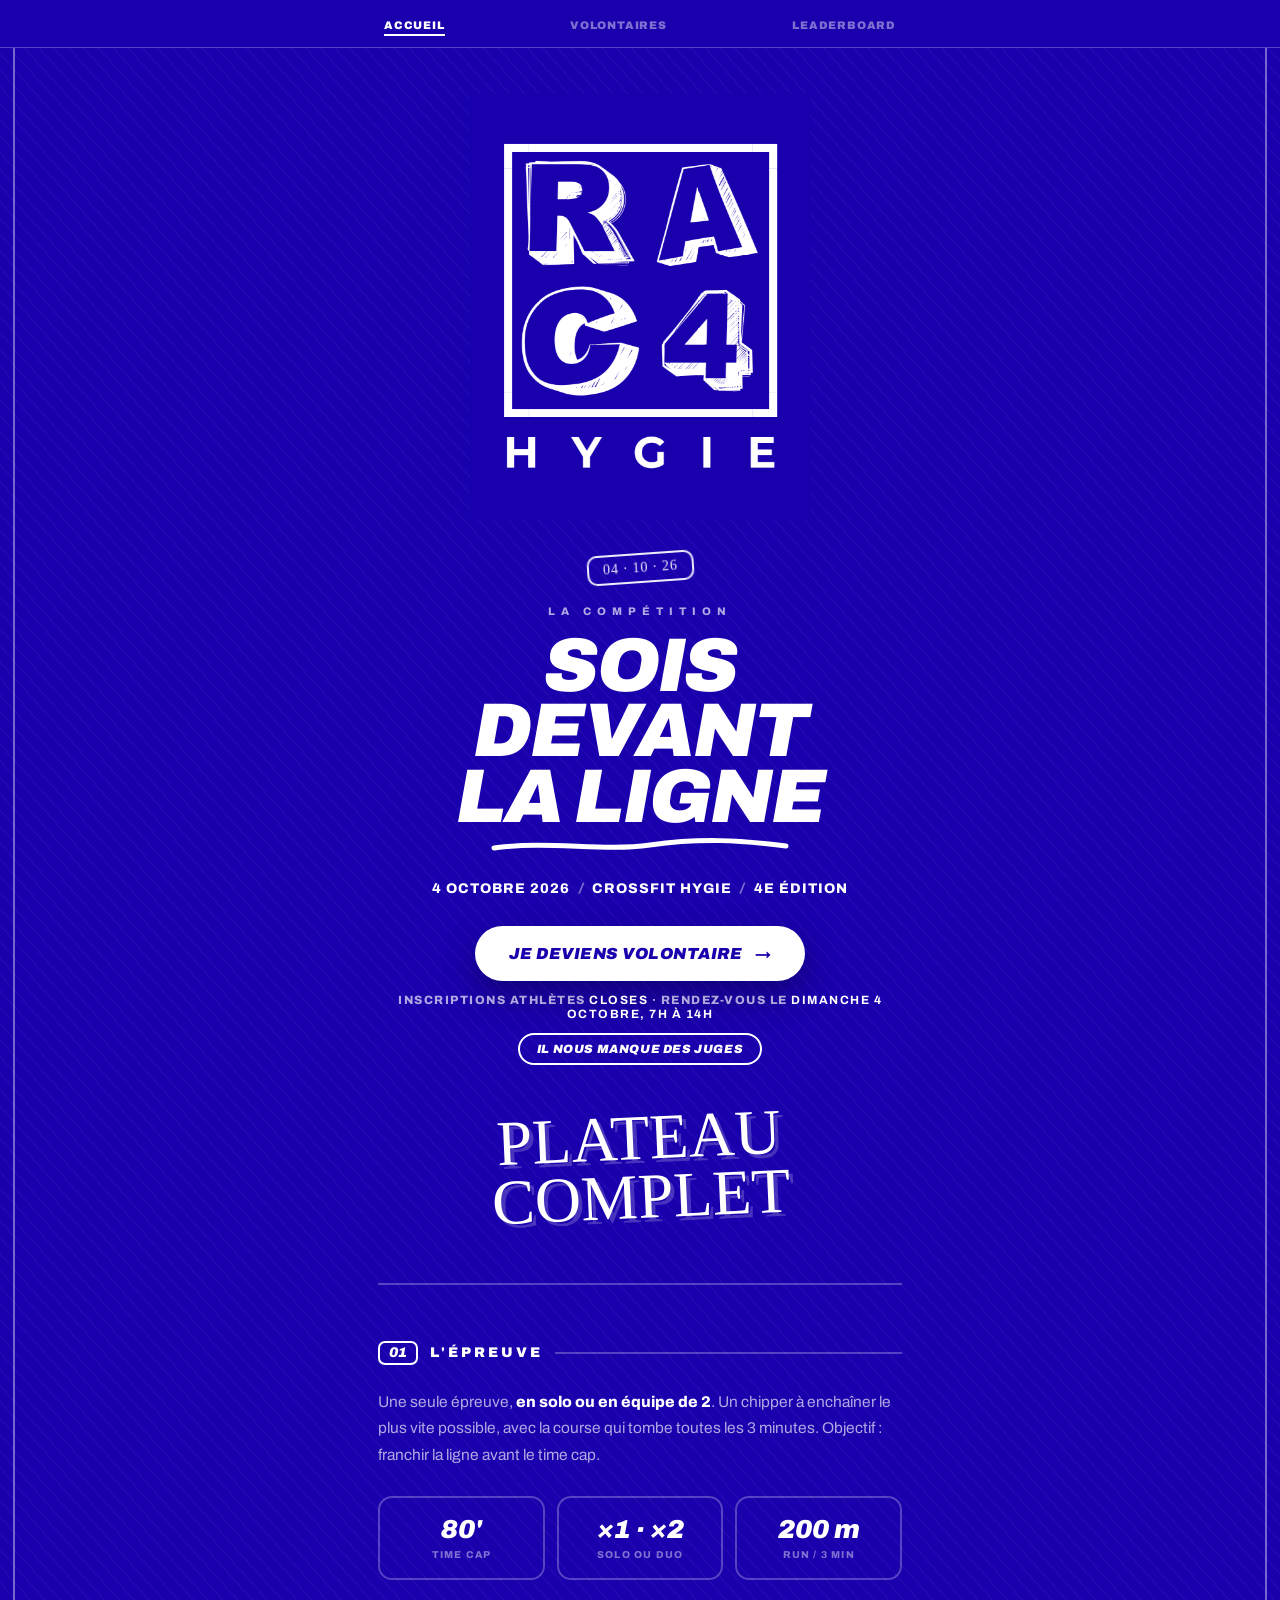
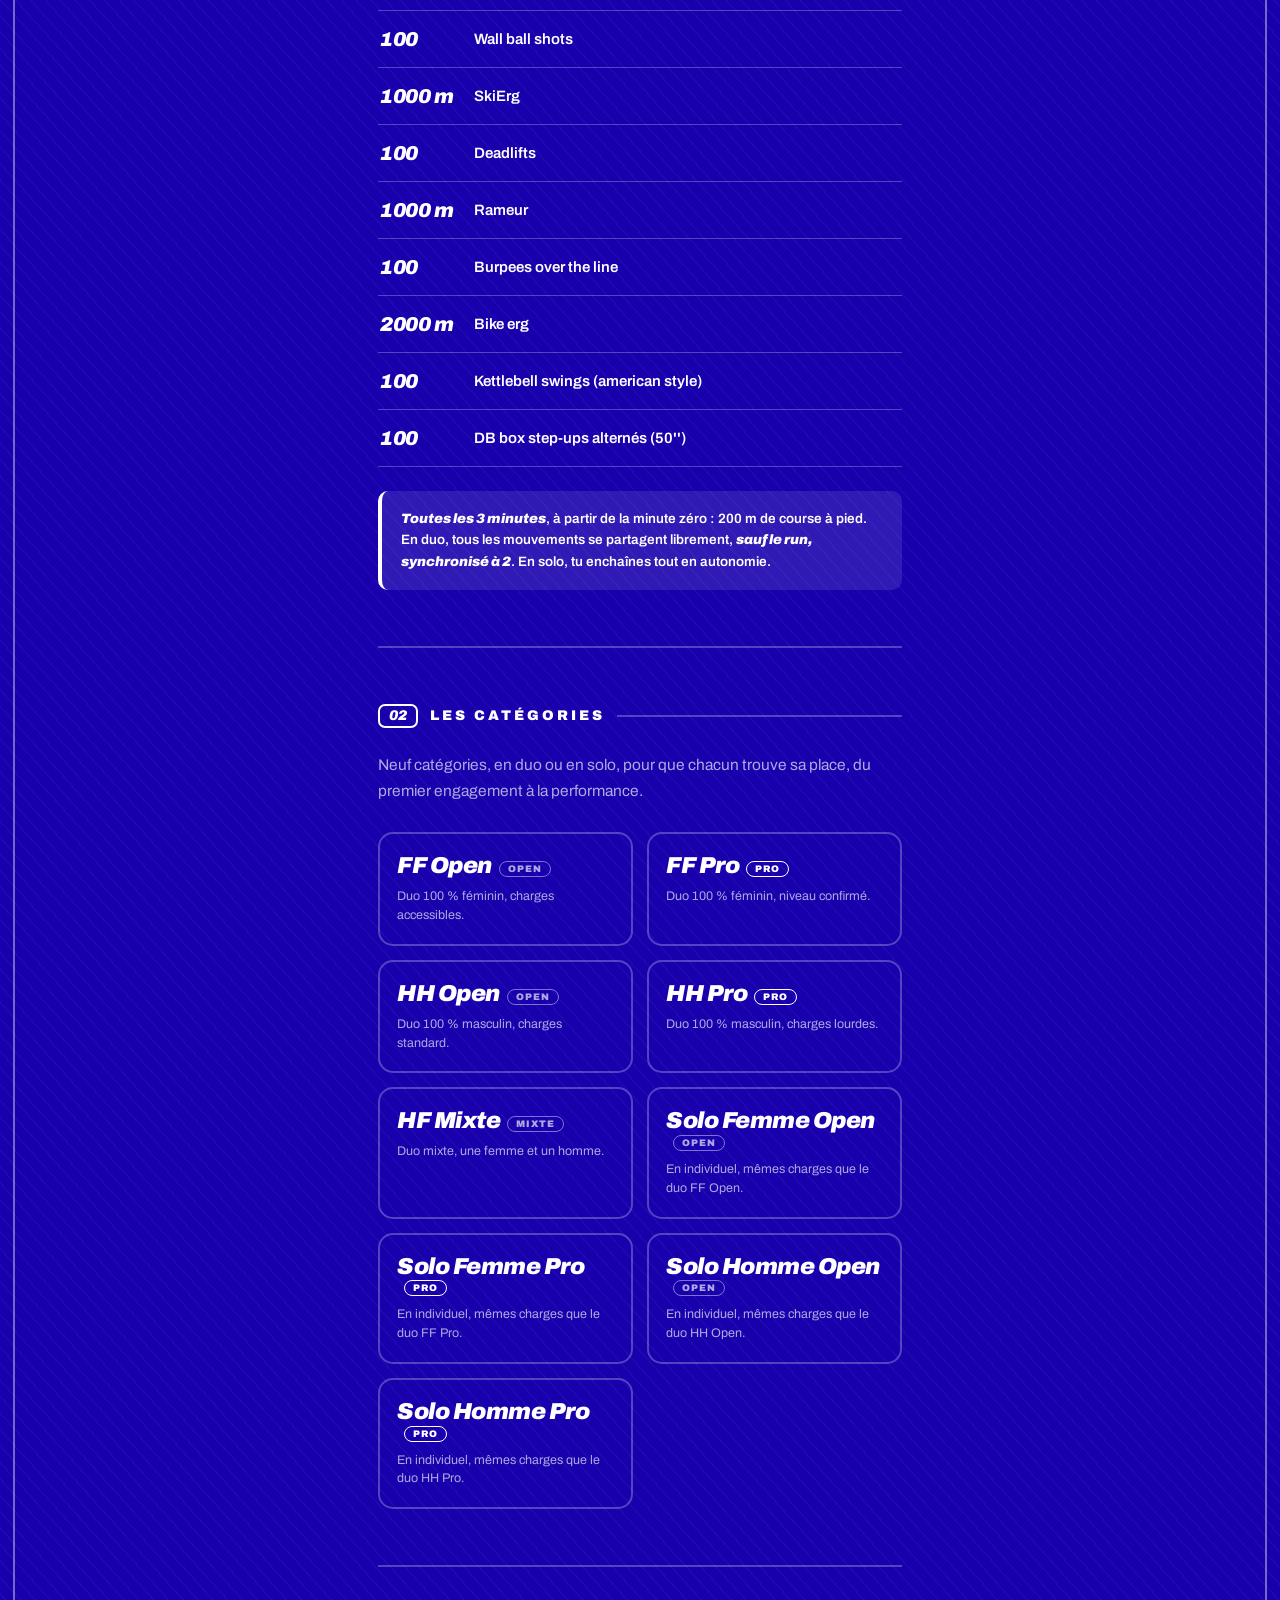
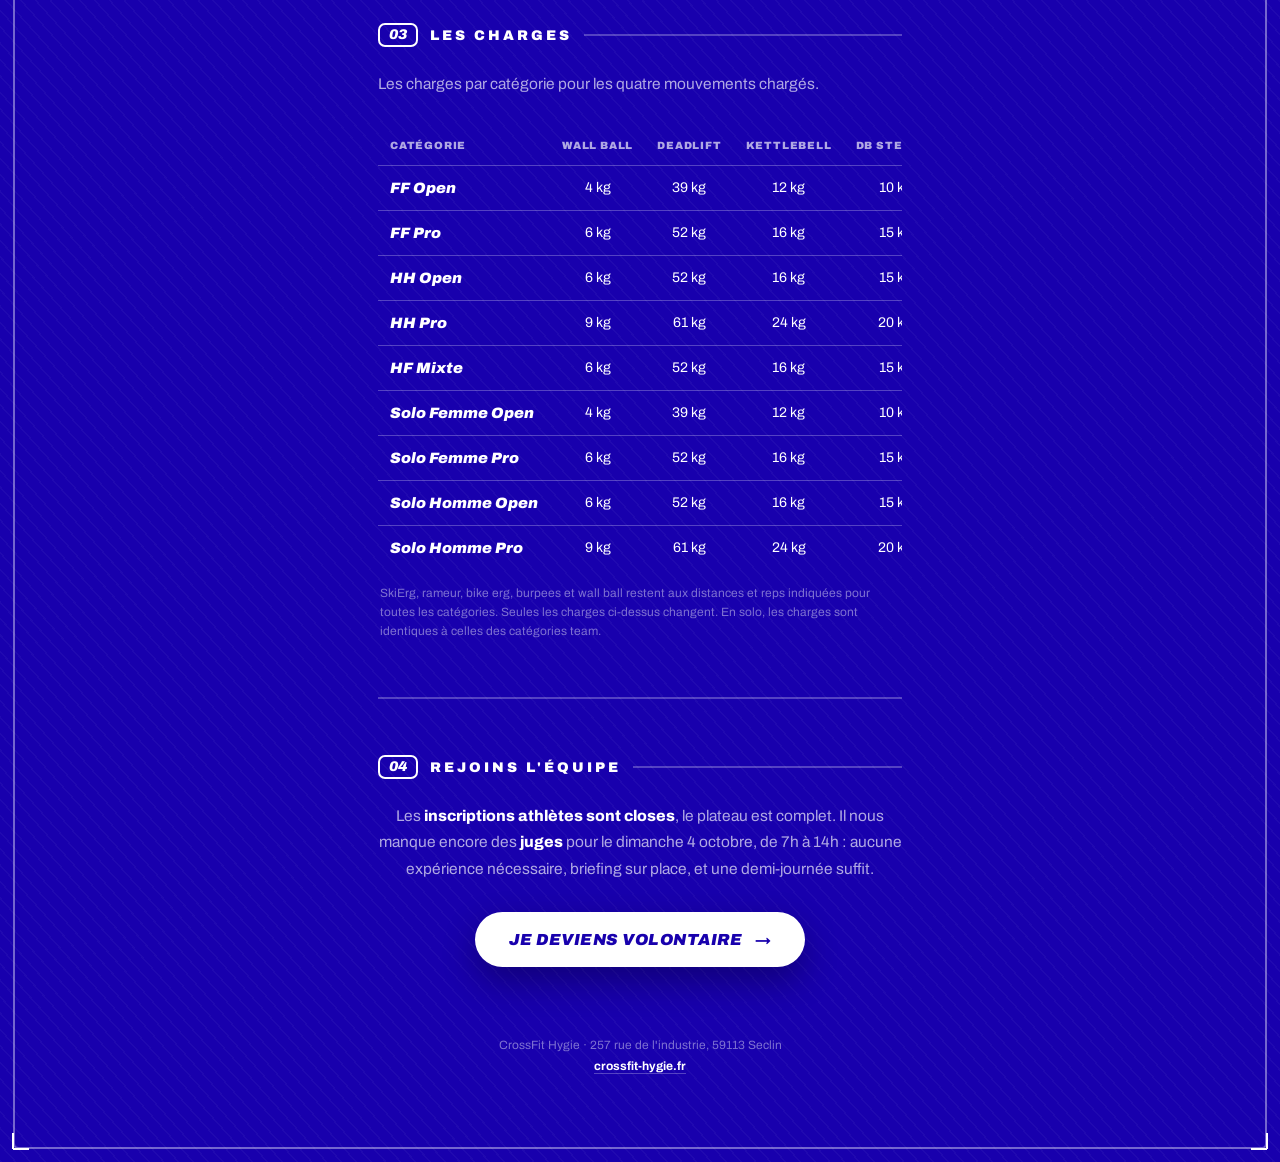
==== commit 07129619: "Race : horaire de la journée 7h à 14h Co-Authored-By: Claude Opus 5 <noreply@anthropic.com>" ====
--- a/index.html
+++ b/index.html
@@ -35,7 +35,7 @@
     </svg>
     <p class="meta anim" style="animation-delay:.46s">4 octobre 2026<span class="slash">/</span>CrossFit Hygie<span class="slash">/</span>4e édition</p>
     <div class="cta-wrap anim" style="animation-delay:.58s"><a class="cta" href="https://scoring.fit/3363/staff/registration" target="_blank" rel="noopener">Je deviens volontaire <span class="arrow">→</span></a></div>
-    <p class="presale anim" style="animation-delay:.68s">Inscriptions athlètes <b>closes</b> · rendez-vous le <b>dimanche 4 octobre, 7h30 à 13h30</b></p>
+    <p class="presale anim" style="animation-delay:.68s">Inscriptions athlètes <b>closes</b> · rendez-vous le <b>dimanche 4 octobre, 7h à 14h</b></p>
     <p class="anim" style="animation-delay:.74s;margin:12px 0 0"><span style="display:inline-block;border:2px solid #fff;border-radius:999px;padding:7px 17px;font-weight:900;font-style:italic;font-size:12px;letter-spacing:.6px;text-transform:uppercase;color:#fff">Il nous manque des juges</span></p>
     <p class="limit">Plateau complet</p>
   </div>
@@ -118,7 +118,7 @@
   <!-- Appel à l'action final -->
   <section class="reveal" style="text-align:center">
     <div class="sec"><span class="num">04</span><span class="lbl">Rejoins l'équipe</span></div>
-    <p class="intro">Les <strong>inscriptions athlètes sont closes</strong>, le plateau est complet. Il nous manque encore des <strong>juges</strong> pour le dimanche 4 octobre, de 7h30 à 13h30 : aucune expérience nécessaire, briefing sur place, et une demi-journée suffit.</p>
+    <p class="intro">Les <strong>inscriptions athlètes sont closes</strong>, le plateau est complet. Il nous manque encore des <strong>juges</strong> pour le dimanche 4 octobre, de 7h à 14h : aucune expérience nécessaire, briefing sur place, et une demi-journée suffit.</p>
     <div class="cta-wrap"><a class="cta" href="https://scoring.fit/3363/staff/registration" target="_blank" rel="noopener">Je deviens volontaire <span class="arrow">→</span></a></div>
   </section>
 
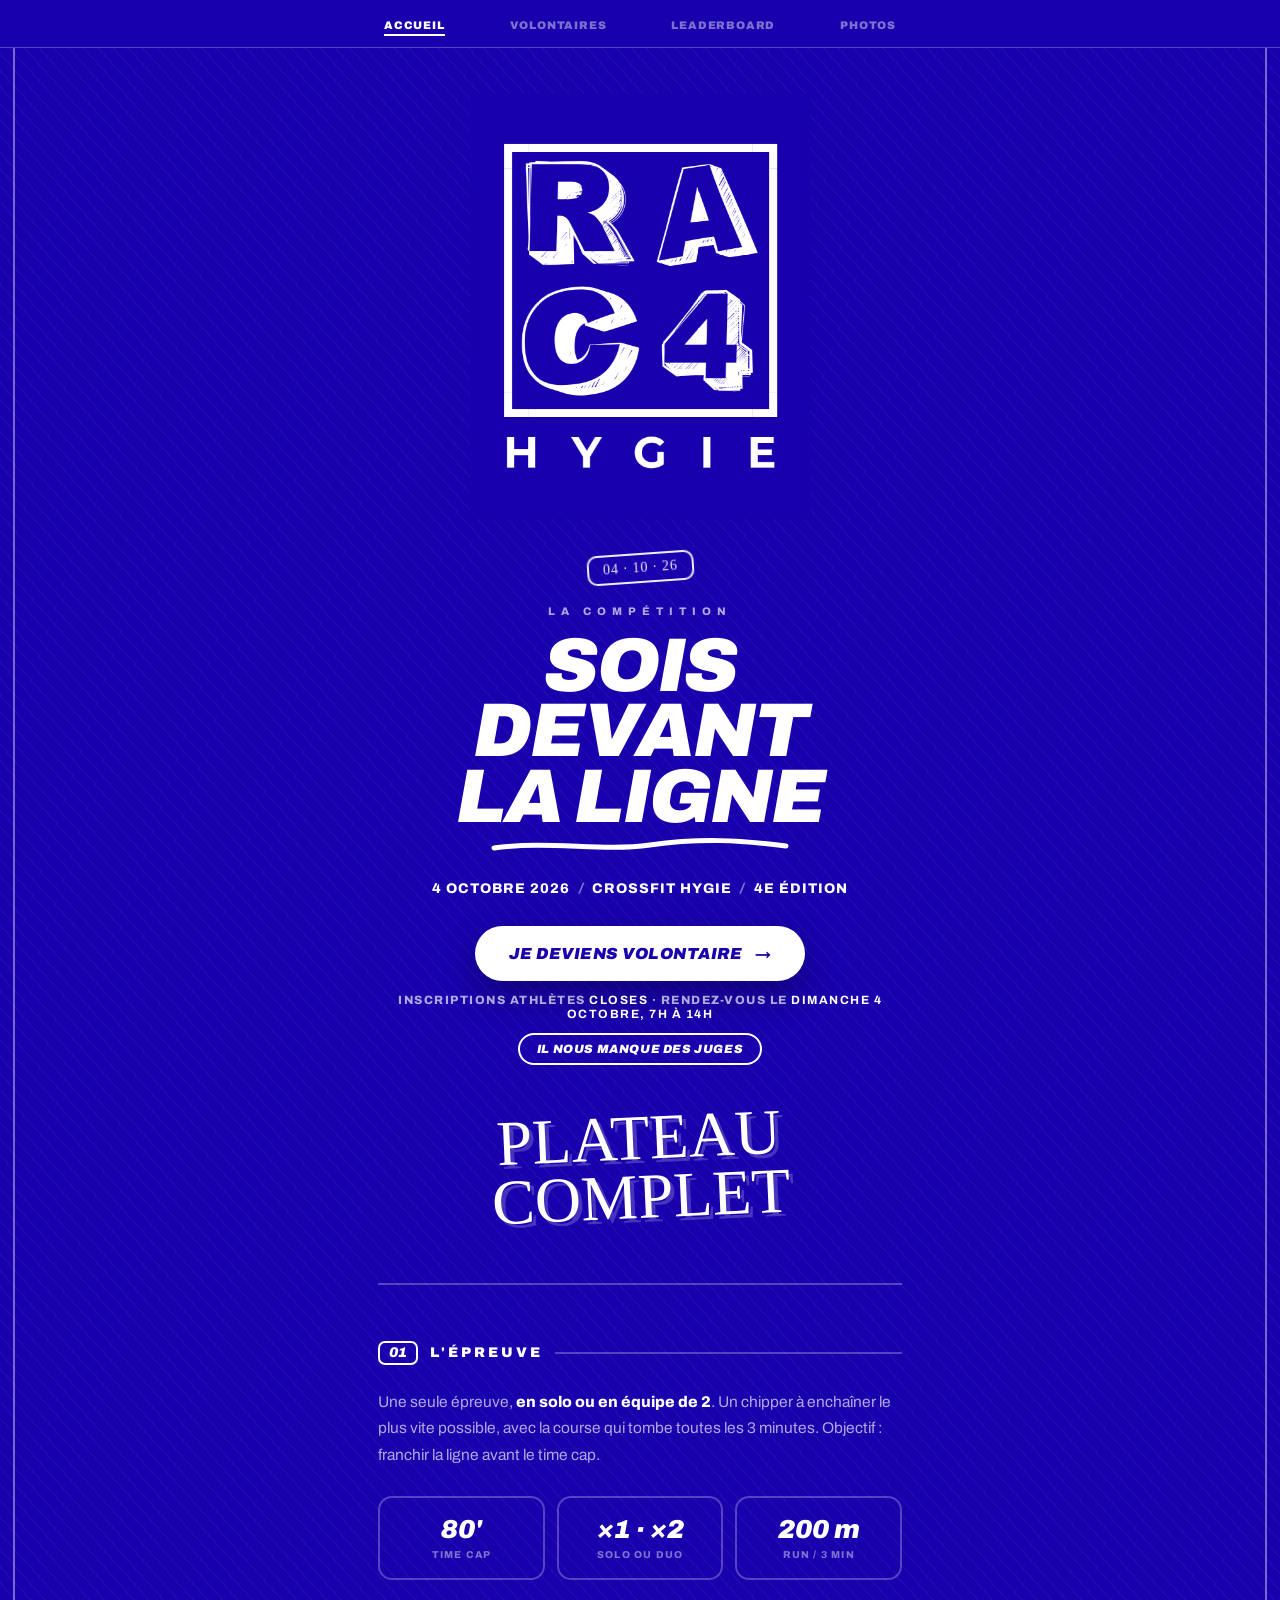
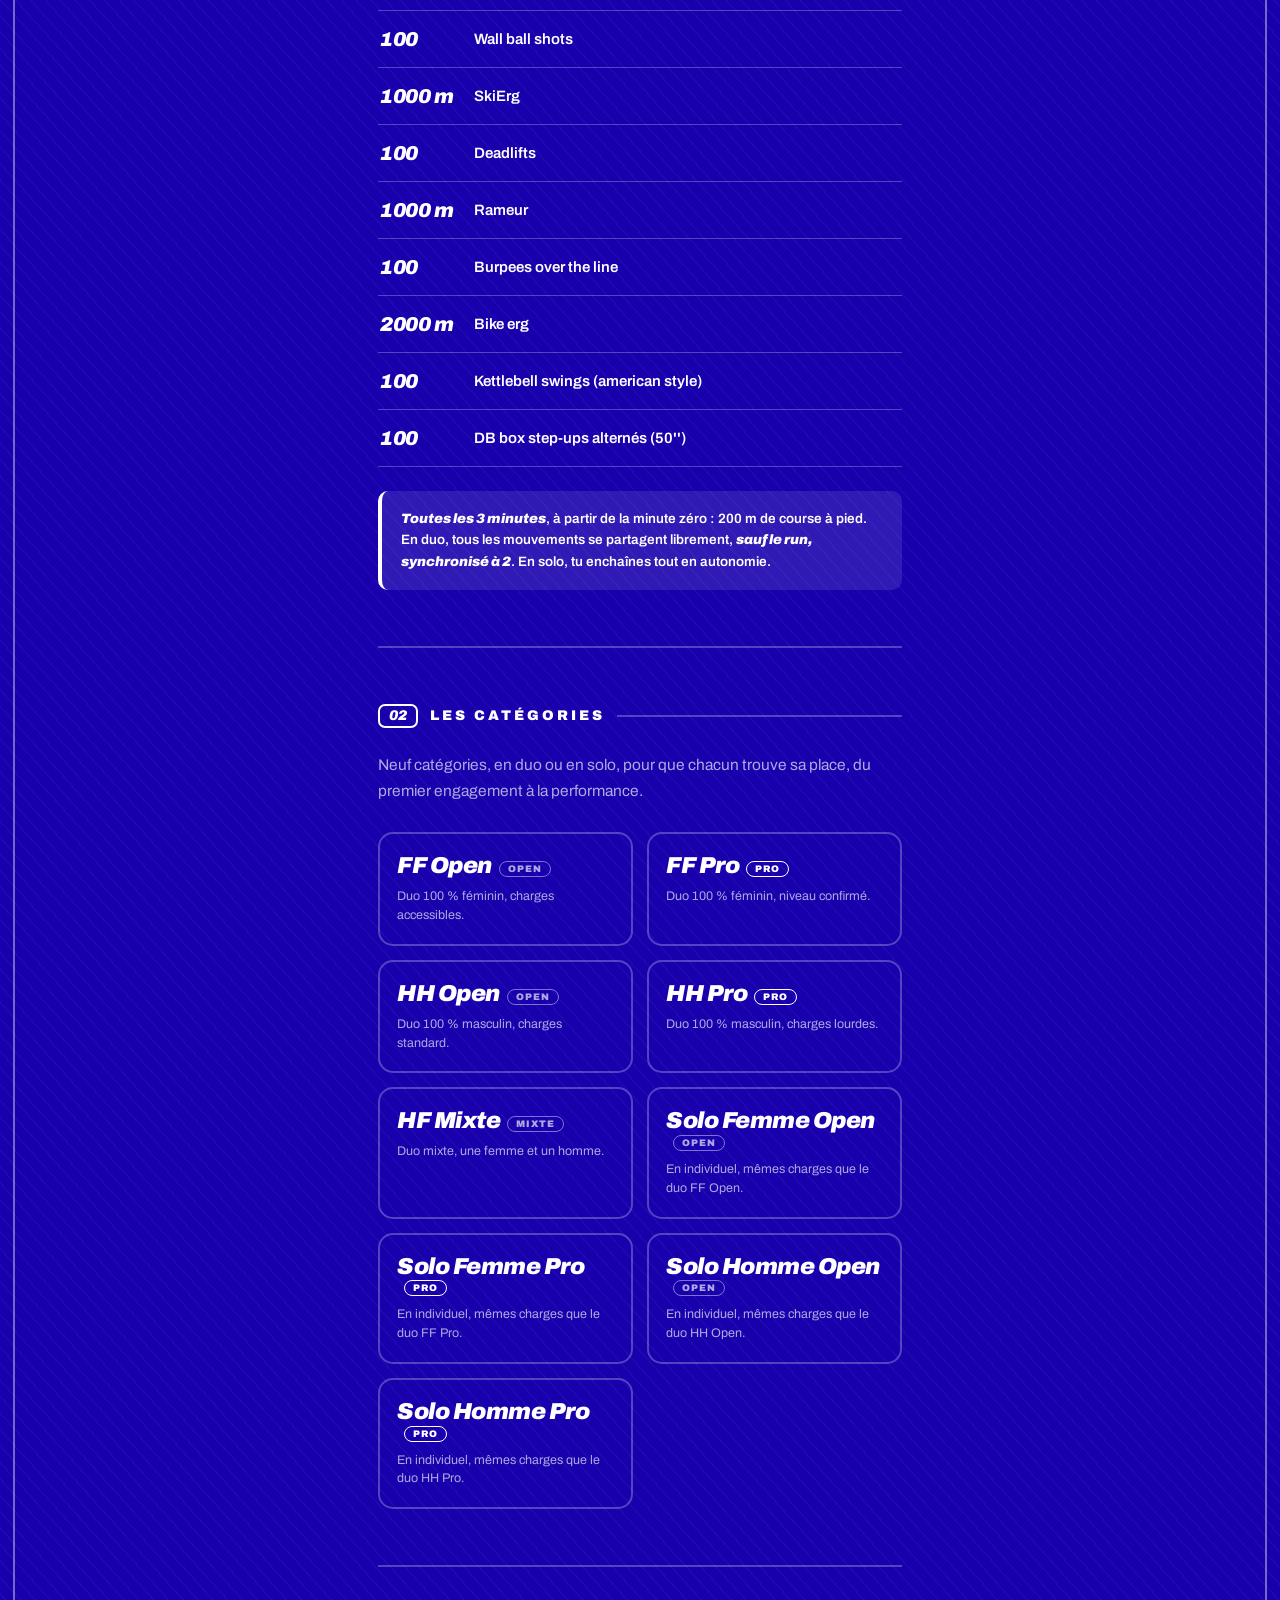
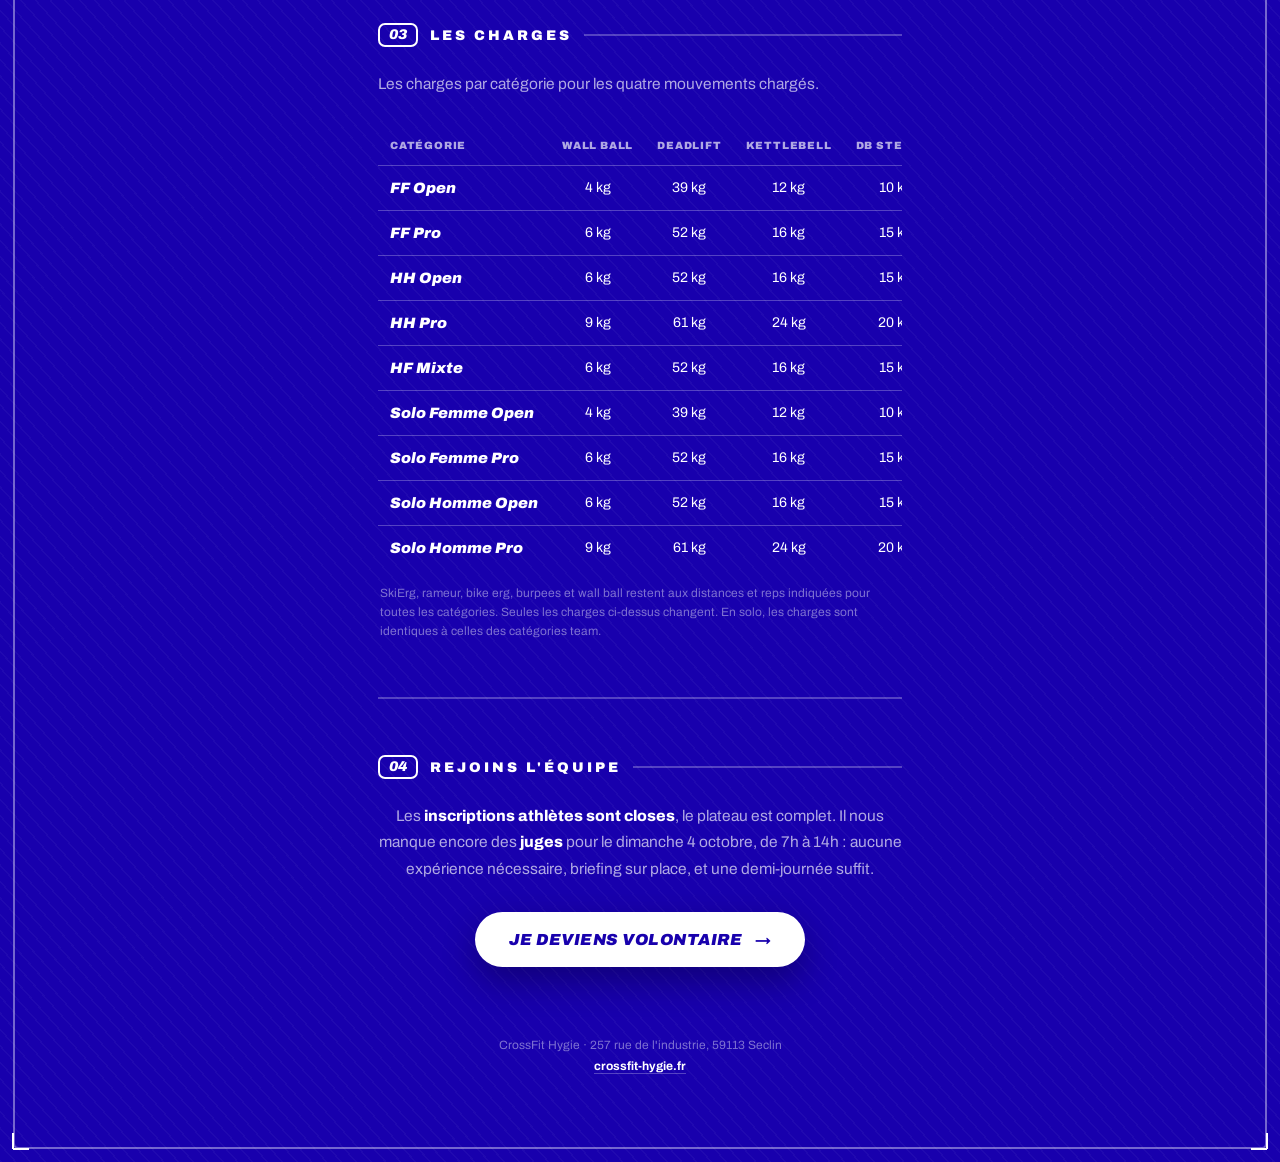
==== commit bf9957bb: "Galerie photos de la Hygie Race 4 (303 photos, téléchargement à l'unité) Co-Authored-By: Claude Opus" ====
--- a/index.html
+++ b/index.html
@@ -20,6 +20,7 @@
     <li><a href="index.html" class="active">Accueil</a></li>
     <li><a href="https://scoring.fit/3363/staff/registration" target="_blank" rel="noopener">Volontaires</a></li>
     <li><a href="race4-leaderboard.html">Leaderboard</a></li>
+    <li><a href="photos.html">Photos</a></li>
   </ul>
 </nav>
 
